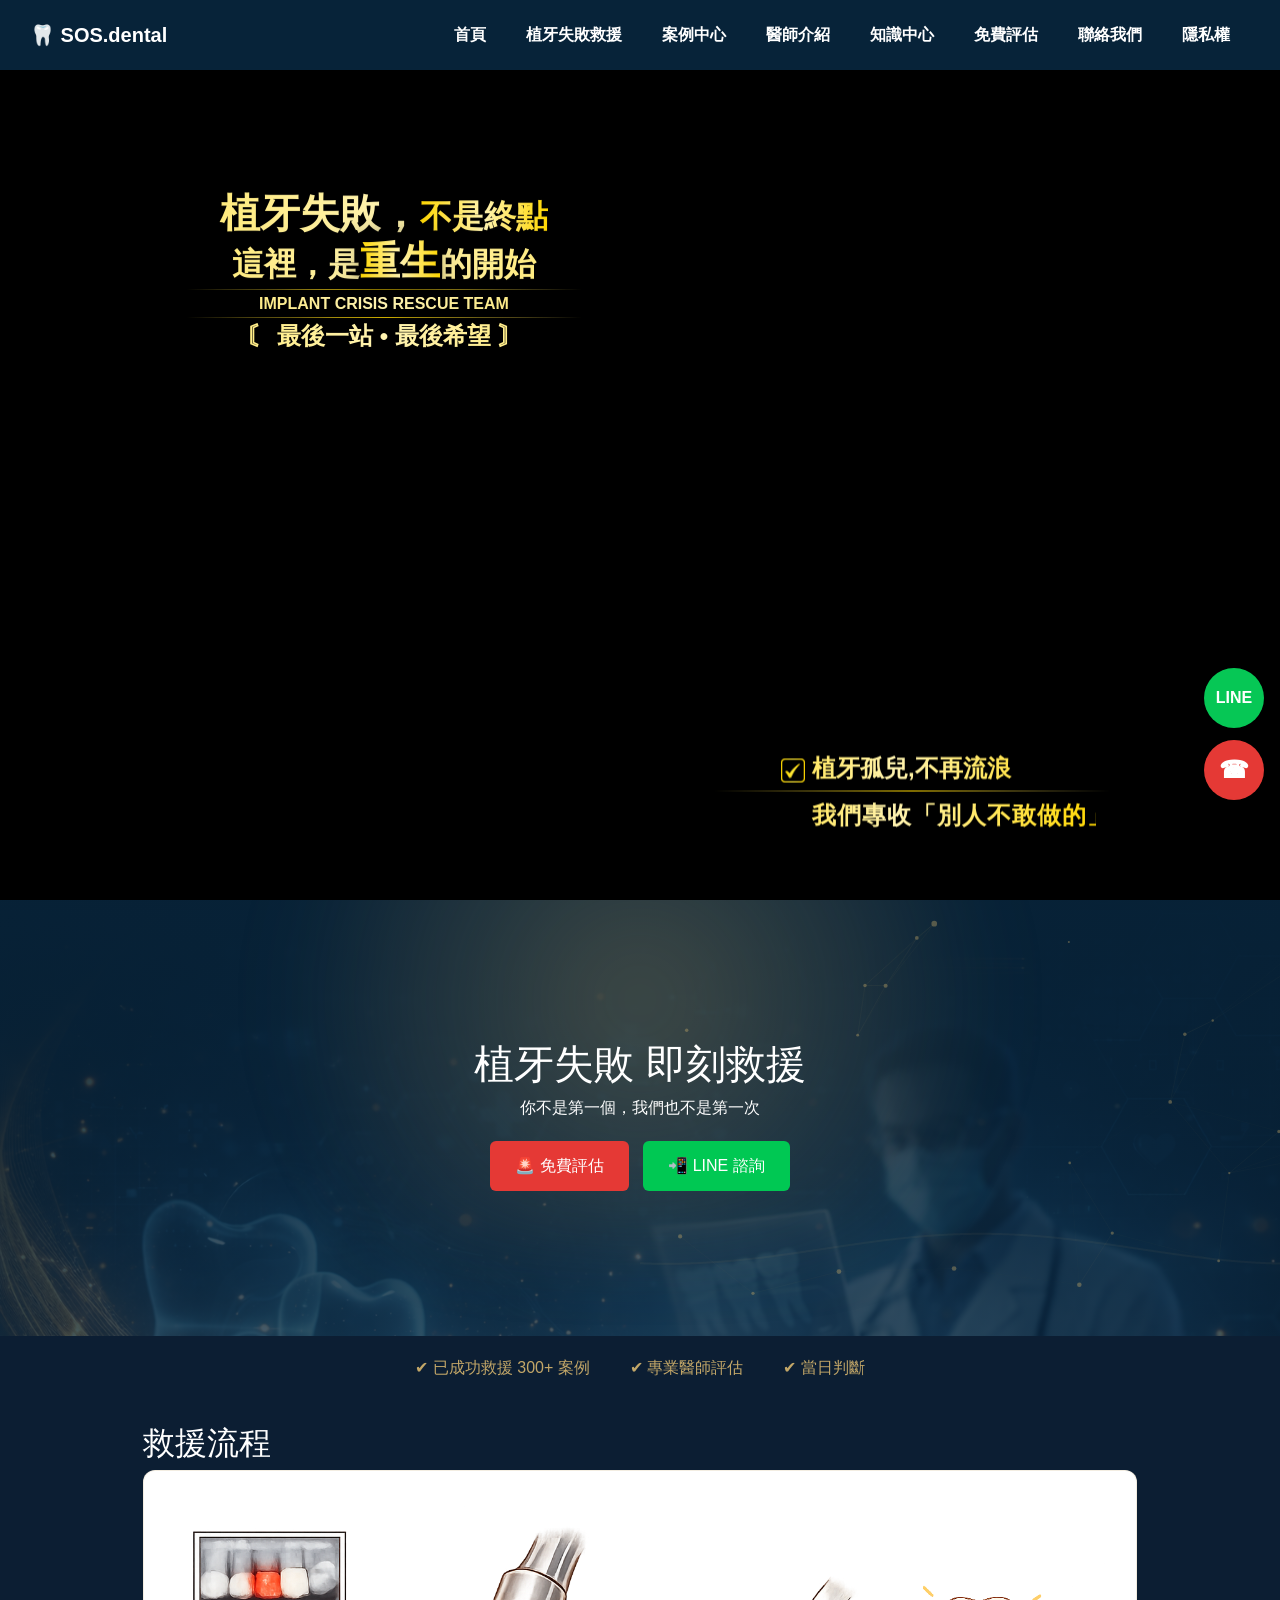
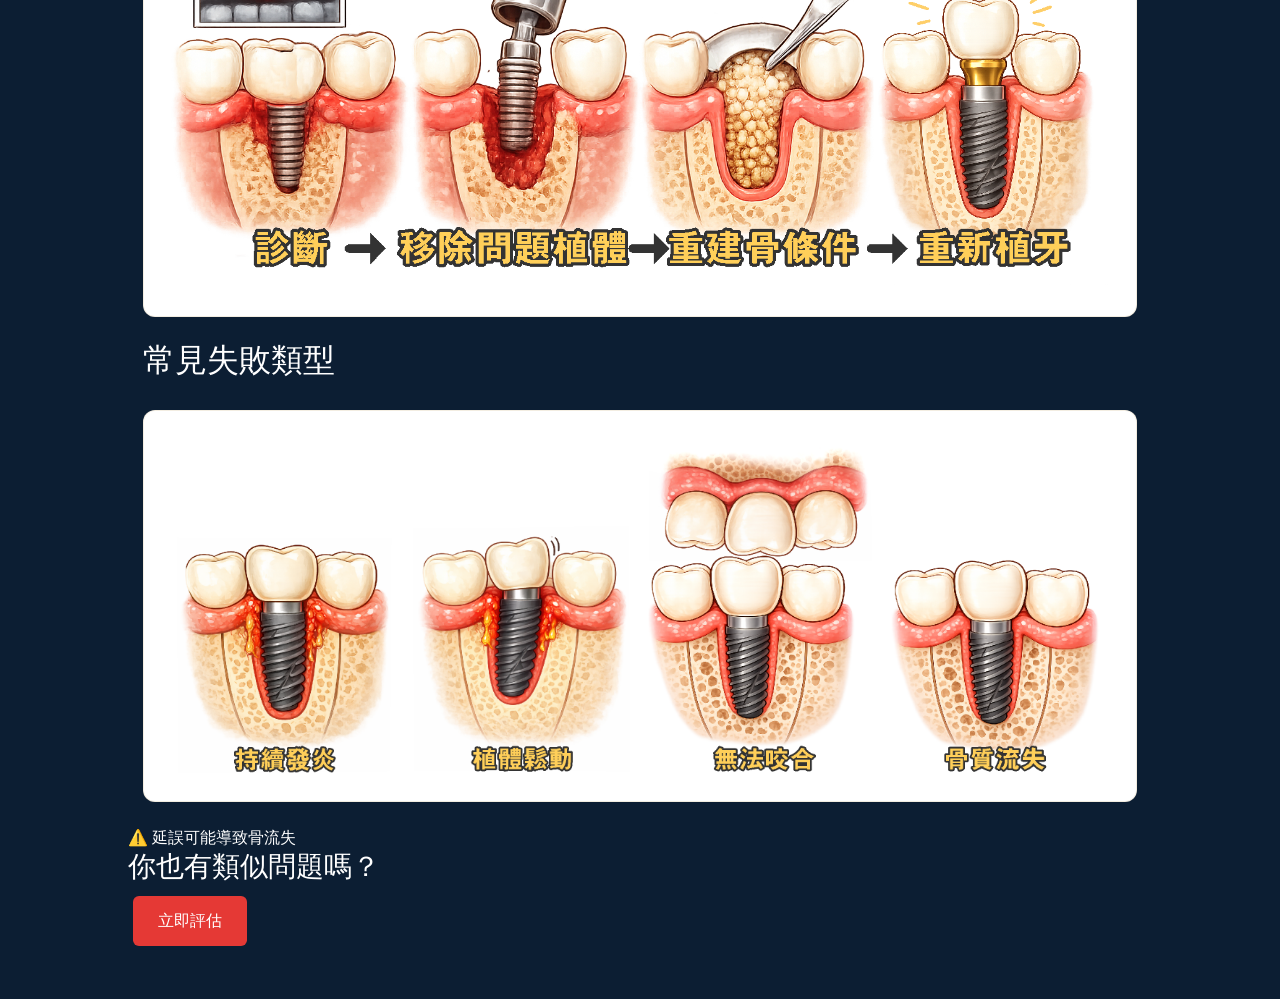
==== index.html @ b3721f25 "adjustment" ====
<!DOCTYPE html>
<html lang="zh-Hant">

<head>
    <meta charset="UTF-8">
    <meta name="viewport" content="width=device-width, initial-scale=1.0">
    <meta name="description" content="植牙失敗、發炎、掉落？專業醫師救援，立即免費評估">
    <link rel="icon" href="data:image/svg+xml,
        <svg xmlns=%22http://www.w3.org/2000/svg%22 viewBox=%220 0 100 100%22>
        <text y=%22.9em%22 font-size=%2290%22>🦷</text>
        </svg>">
    <title>植牙失敗救援｜SOS Dental</title>

    </style>
    <base id="baseHref">
    <link rel="stylesheet" href="css/bootstrap.css">
    <link rel="stylesheet" href="css/style.css">
    <script defer src="js/main.js"></script>
    <script defer src="js/bgCanvas.js"></script>
    <style>
        /* ===== 影片區塊 ===== */
        .hero-video {
            position: relative;
            width: 100%;
            height: 100vh;
            overflow: hidden;
            background: #000;
        }

        .video-bg {
            position: absolute;
            top: 50%;
            left: 50%;
            width: 100%;
            height: 100%;
            object-fit: cover;
            transform: translate(-50%, -45%);
        }

        /* 文字層 */
        .video-overlay {
            position: absolute;
            top: 30%;
            left: 30%;
            transform: translate(-50%, -50%);
            text-align: center;
            z-index: 2;
            width: 90%;
            line-height: 1.2;
        }

        .video-overlay2 {
            position: absolute;
            bottom: 1%;
            left: 70%;
            transform: translate(-50%, -50%);
            text-align: center;
            z-index: 2;
            width: 400px;
            line-height: 1.5;
            backdrop-filter: blur(4px);
            background: rgba(0, 0, 0, 0.2);
            padding: 8px 16px;
            border-radius: 8px;
        }

        .video-overlay2 .t3:last-child {
            margin-top: 6px;
            font-weight: 600;
            letter-spacing: 1px;
        }

        .hero-video::after {
            content: "";
            position: absolute;
            width: 100%;
            height: 100%;
            background: rgba(0, 0, 0, 0.3);
            /* 微暗遮罩 */
            top: 0;
            left: 0;
        }

        /* 金色漸層文字 */
        .video-overlay .t1,
        .video-overlay .t2,
        .video-overlay .t3,
        .video-overlay .t4,
        .video-overlay2 {
            font-weight: bold;
            background: linear-gradient(90deg, #FFD700, #FFF3B0, #FFD700);
            -webkit-background-clip: text;
            -webkit-text-fill-color: transparent;
            filter: drop-shadow(0 2px 6px rgba(0, 0, 0, 0.6)) drop-shadow(0 6px 16px rgba(0, 0, 0, 0.5));
        }

        .t1 {
            font-size: 2.5rem;
        }

        .t2 {
            font-size: 2rem;
        }

        .t3 {
            font-size: 1.5rem;
            white-space: nowrap;
        }

        .t4 {
            font-size: 1rem;
        }

        .ep-rwd {
            width: 100px;
            display: inline-block;
        }

        .hr-glod {
            width: 400px;
            height: 1px;
            display: block;
            margin: 4px auto;
        }

        .check-line {
            display: inline-block;
        }


        /* ===== 文字動畫 ===== */
        @keyframes fadeUp {
            from {
                opacity: 0;
                transform: translateY(20px);
            }

            to {
                opacity: 1;
                transform: translateY(0);
            }
        }

        /* 分層出現 */
        .video-overlay .t1 {
            animation: fadeUp 0.8s ease-out forwards;
        }

        .video-overlay .t2 {
            animation: fadeUp 0.8s ease-out 0.3s forwards;
            opacity: 0;
        }

        .video-overlay .t4,
        .video-overlay .t3 {
            animation: fadeUp 0.8s ease-out 0.6s forwards;
            opacity: 0;
        }

        @keyframes checkPop {
            0% {
                transform: scale(0.8);
                opacity: 0;
            }

            60% {
                transform: scale(1.1);
            }

            100% {
                transform: scale(1);
                opacity: 1;
            }
        }

        .check-icon {
            animation: checkPop 0.3s ease-out 0.6s forwards;
            opacity: 0;
        }

        .check-icon img {
            width: 24px;
            height: 24px;
        }

        /* 手機版 */
        @media (max-width: 992px) {
            .hero-video {
                position: relative;
                width: 100%;
                height: 95vh;
                overflow: hidden;
                background: #000;
            }

            .video-overlay {
                position: absolute;
                top: 25%;
                left: 30%;
                transform: translate(-50%, -50%);
                text-align: center;
                z-index: 2;
                width: 90%;
                line-height: 1.2;
            }

            .video-overlay2 {
                position: absolute;
                bottom: 1%;
                left: 45%;
                transform: translate(-50%, -50%);
                text-align: center;
                z-index: 2;
                width: 90%;
                line-height: 1.5;
            }

            .t1 {
                font-size: 2rem;
            }

            .t2 {
                font-size: 1.5rem;
            }

            .t3 {
                font-size: 1rem;
            }

            .t4 {
                font-size: 0.75rem;
            }

            .hr-glod {
                width: 300px;
                height: 1px;
                display: block;
                margin: 4px auto;
            }

            .check-icon img {
                width: 20px;
                height: 20px;
            }
        }

        @media (max-width:390px) {
            .video-overlay {
                top: 22%;
                left: 40%;
            }

            .ep-rwd {
                width: 94px;
                display: inline-block;
            }
        }
    </style>
</head>

<body>

    <div id="header"></div>

    <section class="hero-video">
        <video class="video-bg" autoplay muted loop playsinline>
            <source src="./images/dental_implant.mp4" type="video/mp4">
        </video>

        <div class="video-overlay">
            <div class="t1">植牙失敗，<span class="t2">不是終點</span></div>
            <div class="t2">這裡，是<span class="t1">重生</span>的開始</div>
            <img class="hr-glod" src="./images/hr-glod.png">
            <div class="t4">IMPLANT CRISIS RESCUE TEAM</div>
            <img class="hr-glod" src="./images/hr-glod.png">
            <div class="t3">〘 最後一站 • 最後希望 〙</div>
        </div>
        <div class="video-overlay2">
            <div class="t3 check-line">
                <span class="check-icon"><img src="./images/checkbox.png"></span>
                植牙孤兒,不再流浪
            </div>
            <img class="hr-glod" src="./images/hr-glod.png">
            <div class="t3"><span class="ep-rwd"></span>我們專收「別人不敢做的」</div>
        </div>
    </section>

    <!-- 背景層 -->
    <section class="hero">
        <div class="hero-bg">
            <canvas id="bgCanvas"></canvas>
        </div>

        <!-- 內容層 -->
        <div class="hero-content">
            <h1>植牙失敗 即刻救援</h1>
            <p>你不是第一個，我們也不是第一次</p>

            <a href="./assessment/" class="btn btn-red">🚨 免費評估</a>
            <a class="btn btn-green">📲 LINE 諮詢</a>
        </div>
    </section>

    <section class="contents">
        <!-- 信任 -->
        <div class="text-gold text-center d-flex-center flex-rwd">
            <div>✔ 已成功救援 300+ 案例</div>
            <div>✔ 專業醫師評估</div>
            <div>✔ 當日判斷</div>
        </div>

        <!-- 解決流程 -->
        <section class="container">
            <h2 class="pt-4">救援流程</h2>
            <div class="card bg-white">
                <img class="img-rwd" src="./images/sos-dental.png" alt="植牙救援流程">
            </div>
        </section>

        <!-- 失敗類型 -->
        <section class="container">
            <h2 class="pt-4">常見失敗類型</h2>
            <div class="grid">
                <div class="card bg-white for-mobile"><img class="img-rwd" src="./images/Failure.png" alt="植牙失敗"></div>
                <div class="card bg-white for-pc"><img class="img-rwd" src="./images/Failure-pc.png" alt="植牙失敗"></div>
            </div>
        </section>

        <section class="cta pt-4">
            <div class="risk">⚠️ 延誤可能導致骨流失</div>
            <h3>你也有類似問題嗎？</h3>
            <a href="./assessment/" class="btn btn-red">立即評估</a>
        </section>

    </section>
    <!-- 浮動CTA -->
    <div id="floating-cta"></div>

</body>

</html>
---- css/style.css ----
/* ===== Reset ===== */
* {
  box-sizing: border-box;
}

:root {
  --primary: #0C1E33;
  --gold: #C3A768;
  --gold-light: #E5D2A3;
  --danger: #e53935;
  --success: #00c853;

  --z-header: 1200;
  --z-menu: 1100;
  --z-hamburger: 1300;
  --z-cta: 900;
}

body {
  margin: 0;
  font-family: arial, 'Noto Serif TC', serif;
  background: var(--primary);
  color: #fff;
}

body,
html {
  height: auto;
  overflow-x: visible;
  overflow-y: auto;
}

.for-mobile {
  display: none;
}

.for-pc {
  display: block;
}

input,
select,
textarea {
  font-size: 16px;
}

a,
a:visited,
a:hover,
a:active {
  text-decoration: none;
  font-weight: 700;
}

a {
  color: #fff;
  transition: all 0.3s ease;
}

a:hover {
  color: #0e0e0e;
  transform: translateY(-2px);
}

.contents {
  padding: 0 10% 3em 10%;
}

/* ===== Header ===== */
header {
  background: rgba(8, 18, 31, 0.65);
  backdrop-filter: blur(20px);
  position: sticky;
  top: 0;
  z-index: var(--z-header);
}

/* ===== NAV ===== */
nav {
  position: fixed;
  top: 0;
  width: 100%;
  height: 70px;
  background: #072339;
  display: flex;
  justify-content: space-between;
  align-items: center;
  padding: 0 30px;
  z-index: 9999;
}

/* 左右 */
.nav-left,
.nav-right {
  display: flex;
  align-items: center;
}

/* LOGO */
.logo {
  color: #fff;
  font-weight: bold;
  font-size: 20px;
  white-space: nowrap;
}

/* ===== MENU（桌機）===== */
.menu {
  display: flex;
  gap: 0;
  right: 0;
}

.menu a {
  white-space: nowrap;
  position: relative;
  display: block;
  padding: 4px 20px;
  color: #fff;
  text-decoration: none;
  transition: all 0.3s ease;
}

/* ===== 滑過效果（桌機） ===== */
.menu a::after {
  content: "";
  position: absolute;
  left: 20px;
  bottom: -4px;
  width: 0%;
  height: 4px;
  background: linear-gradient(90deg, #C3A768, #E5D2A3);
  transition: width 0.3s ease;
  border-radius: 2px;
}

.menu a:hover::after {
  width: calc(100% - 40px);
}

/* ===== Hover 背景光感 ===== */
.menu a:hover {
  background: rgba(195, 167, 104, 0.08);
}

/* ===== 手機點擊效果 ===== */
.menu a:active {
  background: rgba(195, 167, 104, 0.2);
  transform: scale(0.97);
}

/* ===== 點擊瞬間金色閃光 ===== */
.menu a:active::before {
  content: "";
  position: absolute;
  inset: 0;
  background: radial-gradient(circle, rgba(229, 210, 163, 0.4) 0%, transparent 70%);
  animation: clickFlash 0.4s ease;
}

/* ===== 動畫 ===== */
@keyframes clickFlash {
  from {
    opacity: 1;
  }

  to {
    opacity: 0;
  }
}

/* ===== 漢堡 ===== */
.hamburger {
  display: none;
  position: relative;
  width: 25px;
  height: 20px;
  cursor: pointer;
}

.hamburger span {
  position: absolute;
  left: 0;
  width: 100%;
  height: 3px;
  background: white;
  transition: 0.3s;
}

/* 三條線位置 */
.hamburger span:nth-child(1) {
  top: 0;
}

.hamburger span:nth-child(2) {
  top: 50%;
  transform: translateY(-50%);
}

.hamburger span:nth-child(3) {
  bottom: 0;
}

/* 變 X */
.hamburger.active span:nth-child(1) {
  top: 50%;
  transform: translateY(-50%) rotate(45deg);
}

.hamburger.active span:nth-child(2) {
  opacity: 0;
}

.hamburger.active span:nth-child(3) {
  top: 50%;
  transform: translateY(-50%) rotate(-45deg);
}

/* ===== Hero ===== */
.hero {
  position: relative;
  padding: 140px 20px;
  text-align: center;
  z-index: 1;
  overflow: hidden;
  background:
    linear-gradient(rgba(7, 35, 57, .92), rgba(7, 35, 57, .75)),
    url('../images/hero-bg.png') top/cover no-repeat;
}

.hero::before {
  content: "";
  position: absolute;
  top: -150px;
  left: 50%;
  transform: translateX(-50%);
  width: 900px;
  height: 500px;
  background: radial-gradient(circle, rgba(195, 167, 104, .3), transparent 70%);
  filter: blur(40px);

  pointer-events: none;
  z-index: -1;
}

/* canvas層 */
.hero-bg {
  position: absolute;
  inset: 0;
  overflow: hidden;
  z-index: 0;
}

#bgCanvas {
  position: absolute;
  width: 100%;
  height: 100%;
  z-index: 1;
  opacity: 0.5;
  pointer-events: none;
}

/* 內容 */
.hero-content {
  position: relative;
  z-index: 2;
}

.container {
  width: 100%;
  overflow: hidden;
}

.img-rwd {
  width: 100%;
  height: auto;
  display: block;
}

/* ===== text ===== */
.text-gold {
  color: #C3A768;
}

.text-white {
  color: #fff;
}

.text-center {
  text-align: center;
}

/* ===== Buttons ===== */
.btn {
  padding: 12px 24px;
  border-radius: 6px;
  margin: 5px;
}

.btn-red {
  background: var(--danger);
}

.btn-green {
  background: var(--success);
}

.btn-gold {
  background: linear-gradient(135deg, var(--gold), var(--gold-light));
  color: #000;
}

/* ===== flex ===== */
.d-flex-center {
  display: flex !important;
  justify-content: center;
}

.flex-rwd {
  flex-direction: row;
}

.flex-rwd div {
  padding: 20px;
}

/* ===== Card ===== */
.grid {
  display: grid;
  grid-template-columns: repeat(auto-fit, minmax(220px, 1fr));
  gap: 20px;
  margin-top: 30px;
}

.card {
  background: rgba(255, 255, 255, 0.05);
  border: 1px solid rgba(195, 167, 104, 0.2);
  padding: 25px;
  border-radius: 12px;
  text-align: center;
}


/* ===== 流程 ===== */
.flow {
  display: flex;
  justify-content: space-between;
  margin-top: 40px;
  text-align: center;
  white-space: nowrap;
}

.flow div {
  flex: 1;
}

.flow span {
  color: #C3A768;
  font-weight: bold;
}

/* ===== 影片 ===== */
.video {
  text-align: center;
  margin-top: 40px;
}

.video iframe {
  width: 100%;
  max-width: 100%;
  height: 450px;
}

/* ===== 浮動按鈕容器 ===== */
.floating-cta {
  position: fixed;
  right: 16px;
  bottom: 100px;
  display: flex;
  flex-direction: column;
  gap: 12px;
  z-index: 999;
}

/* ===== 按鈕共用 ===== */
.floating-btn {
  width: 60px;
  height: 60px;
  border-radius: 50%;
  display: flex;
  align-items: center;
  justify-content: center;
  color: #fff;
  font-weight: bold;
  text-decoration: none;
  box-shadow: 0 6px 16px rgba(0, 0, 0, 0.25);
  transition: all 0.25s ease;
  position: relative;
  overflow: hidden;
}

.floating-btn span {
  position: absolute;
  right: 70px;
  background: rgba(0, 0, 0, 0.8);
  padding: 6px 10px;
  border-radius: 6px;
  font-size: 12px;
  opacity: 0;
  transition: 0.2s;
}

.floating-btn:hover span {
  opacity: 1;
}

/* ===== LINE ===== */
.btn-line {
  background: #06C755;
  animation: pulseLine 2s infinite;
}

@keyframes pulseLine {
  0% {
    box-shadow: 0 0 0 0 rgba(6, 199, 85, 0.6);
  }

  70% {
    box-shadow: 0 0 0 12px rgba(6, 199, 85, 0);
  }

  100% {
    box-shadow: 0 0 0 0 rgba(6, 199, 85, 0);
  }
}

/* ===== 電話 ===== */
.btn-call {
  background: #E53935;
  font-size: x-large;
}

/* ===== hover（桌機） ===== */
.floating-btn:hover {
  transform: translateY(-4px) scale(1.05);
  box-shadow: 0 10px 22px rgba(0, 0, 0, 0.35);
}

/* ===== 點擊（手機） ===== */
.floating-btn:active {
  transform: scale(0.95);
}

/* ===== 光暈效果 ===== */
.floating-btn::after {
  content: "";
  position: absolute;
  inset: 0;
  background: radial-gradient(circle, rgba(255, 255, 255, 0.25), transparent 70%);
  opacity: 0;
  transition: opacity 0.3s;
}

.floating-btn:hover::after {
  opacity: 1;
}

/* ===== icon ===== */
.floating-btn i {
  font-size: 24px;
}

/* ===== 手機、平板 ===== */
@media(max-width:992px) {

  .for-mobile {
    display: block;
  }

  .for-pc {
    display: none;
  }

  .contents {
    padding: 0 1em 3em 1em;
  }

  .flex-rwd {
    flex-direction: column;
  }

  .flex-rwd div {
    padding: 5px 20px;
  }

  .flex-rwd div:first-child {
    padding: 15px 20px 5px 20px;
  }

  /* 漢堡出現 */
  .hamburger {
    display: flex;
  }

  /* MENU 改成側滑 */
  .menu {
    position: fixed;
    top: 60px;
    right: -100%;
    width: 260px;
    height: calc(100vh - 60px);
    background: #072339;

    flex-direction: column;
    padding: 20px;
    gap: 16px;

    transition: right 0.3s ease;
    z-index: 9999;
  }

  .menu a {
    padding: 14px 20px;
    font-size: 1.2em;
  }

  /* 開啟 */
  .menu.active {
    right: 0;
  }

  body.menu-open {
    overflow: hidden;
  }
}

@media (max-width:390px) {

  html,
  body {
    overflow-x: hidden;
    min-width: 300px;
  }

  .for-mobile {
    display: block;
  }

  .for-pc {
    display: none;
  }

  /* ===== Header ===== */
  nav {
    height: 60px;
    padding: 0 15px;
  }

  .logo {
    font-size: 16px;
  }

  /* ===== 內容區 ===== */
  .contents {
    padding: 0 15px 3em 15px !important;
  }

  /* ===== Hero ===== */
  .hero {
    overflow: hidden;
    padding: 100px 15px;
  }

  .hero .d-flex-center,
  .hero .flex-rwd {
    flex-direction: column !important;
    align-items: center;
    gap: 12px;
  }

  .hero .btn {
    width: 80%;
    text-align: center;
    font-size: 14px;
    white-space: nowrap;
  }

  /* 防止按鈕亂飄 */
  .hero button {
    position: relative !important;
    transform: none !important;
    margin: 0;
  }

  /* ===== 文字 ===== */
  h1 {
    font-size: 22px;
    line-height: 1.4;
  }

  h2 {
    font-size: 18px;
  }

  p {
    font-size: 14px;
    line-height: 1.6;
  }

  /* ===== 按鈕（全域） ===== */
  .btn {
    padding: 10px 16px;
    font-size: 14px;
  }

  /* ===== 卡片 ===== */
  .card {
    padding: 18px;
  }

  /* ===== Grid ===== */
  .grid {
    gap: 15px;
  }

  /* ===== 流程 ===== */
  .flow {
    gap: 0;
    font-size: small;
  }

  /* ===== 影片 ===== */
  .video iframe {
    height: 220px;
  }

  /* ===== 浮動按鈕 ===== */
  .floating-cta {
    right: 10px;
    bottom: 80px;
  }

  .floating-btn {
    width: 50px;
    height: 50px;
  }

  .floating-btn i {
    font-size: 20px;
  }

}

@media (max-width: 300px) {
  body {
    zoom: 0.9;
    /* 或 0.85 */
  }
}
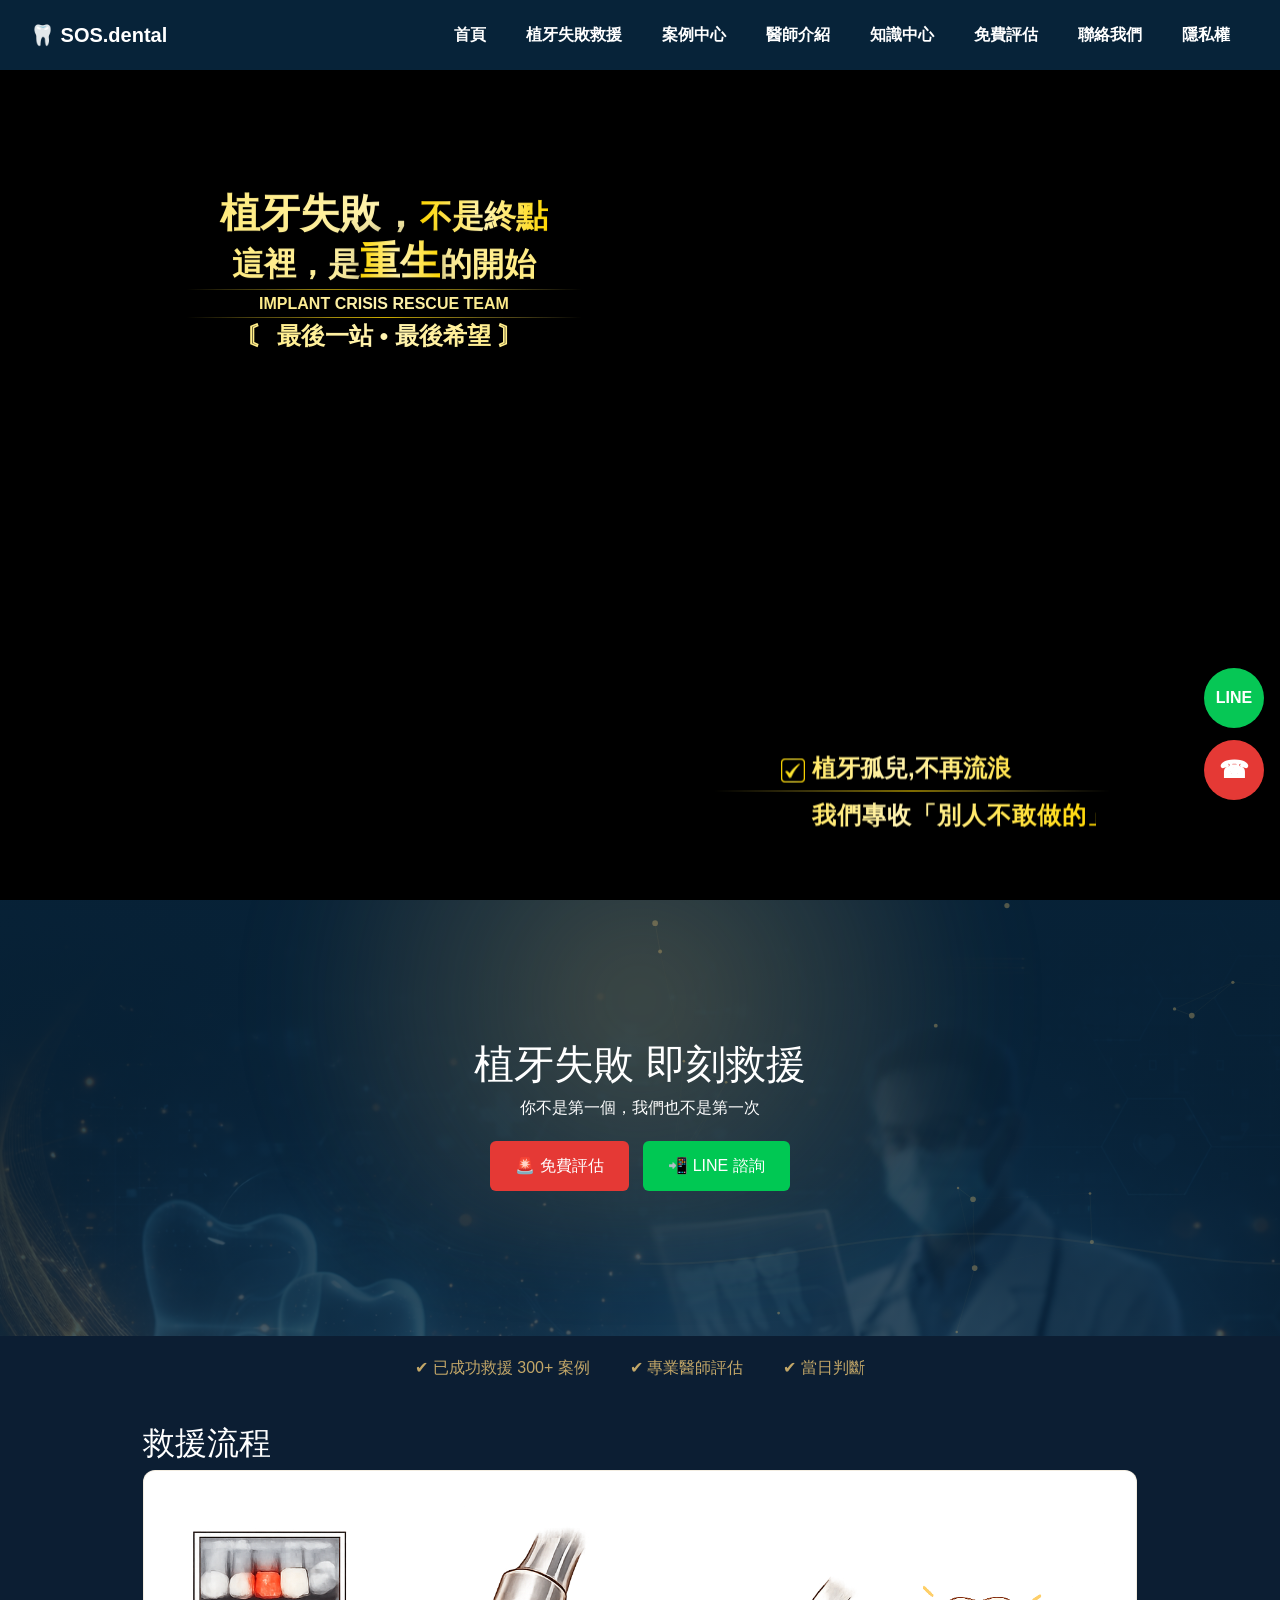
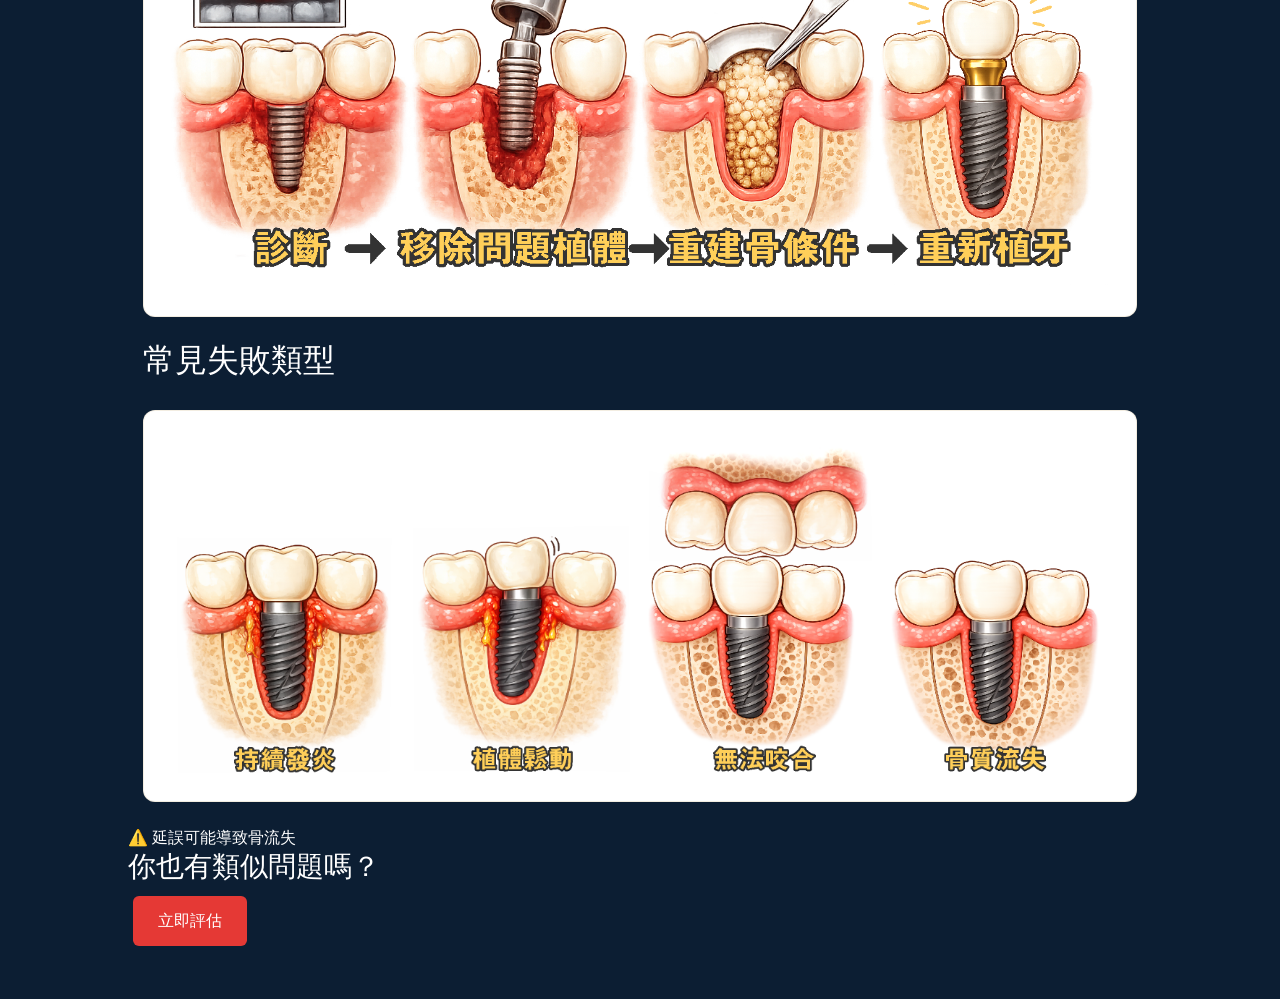
==== commit 3a1b60fa: "update" ====
--- a/index.html
+++ b/index.html
@@ -297,7 +297,7 @@
             <p>你不是第一個，我們也不是第一次</p>
 
             <a href="./assessment/" class="btn btn-red">🚨 免費評估</a>
-            <a class="btn btn-green">📲 LINE 諮詢</a>
+            <a href="https://line.me/ti/p/~ewinwin515" class="btn btn-green">📲 LINE 諮詢</a>
         </div>
     </section>
 
--- a/css/style.css
+++ b/css/style.css
@@ -539,7 +539,7 @@
   html,
   body {
     overflow-x: hidden;
-    min-width: 300px;
+    min-width: 340px;
   }
 
   .for-mobile {
@@ -651,7 +651,7 @@
 
 }
 
-@media (max-width: 300px) {
+@media (max-width: 340px) {
   body {
     zoom: 0.9;
     /* 或 0.85 */
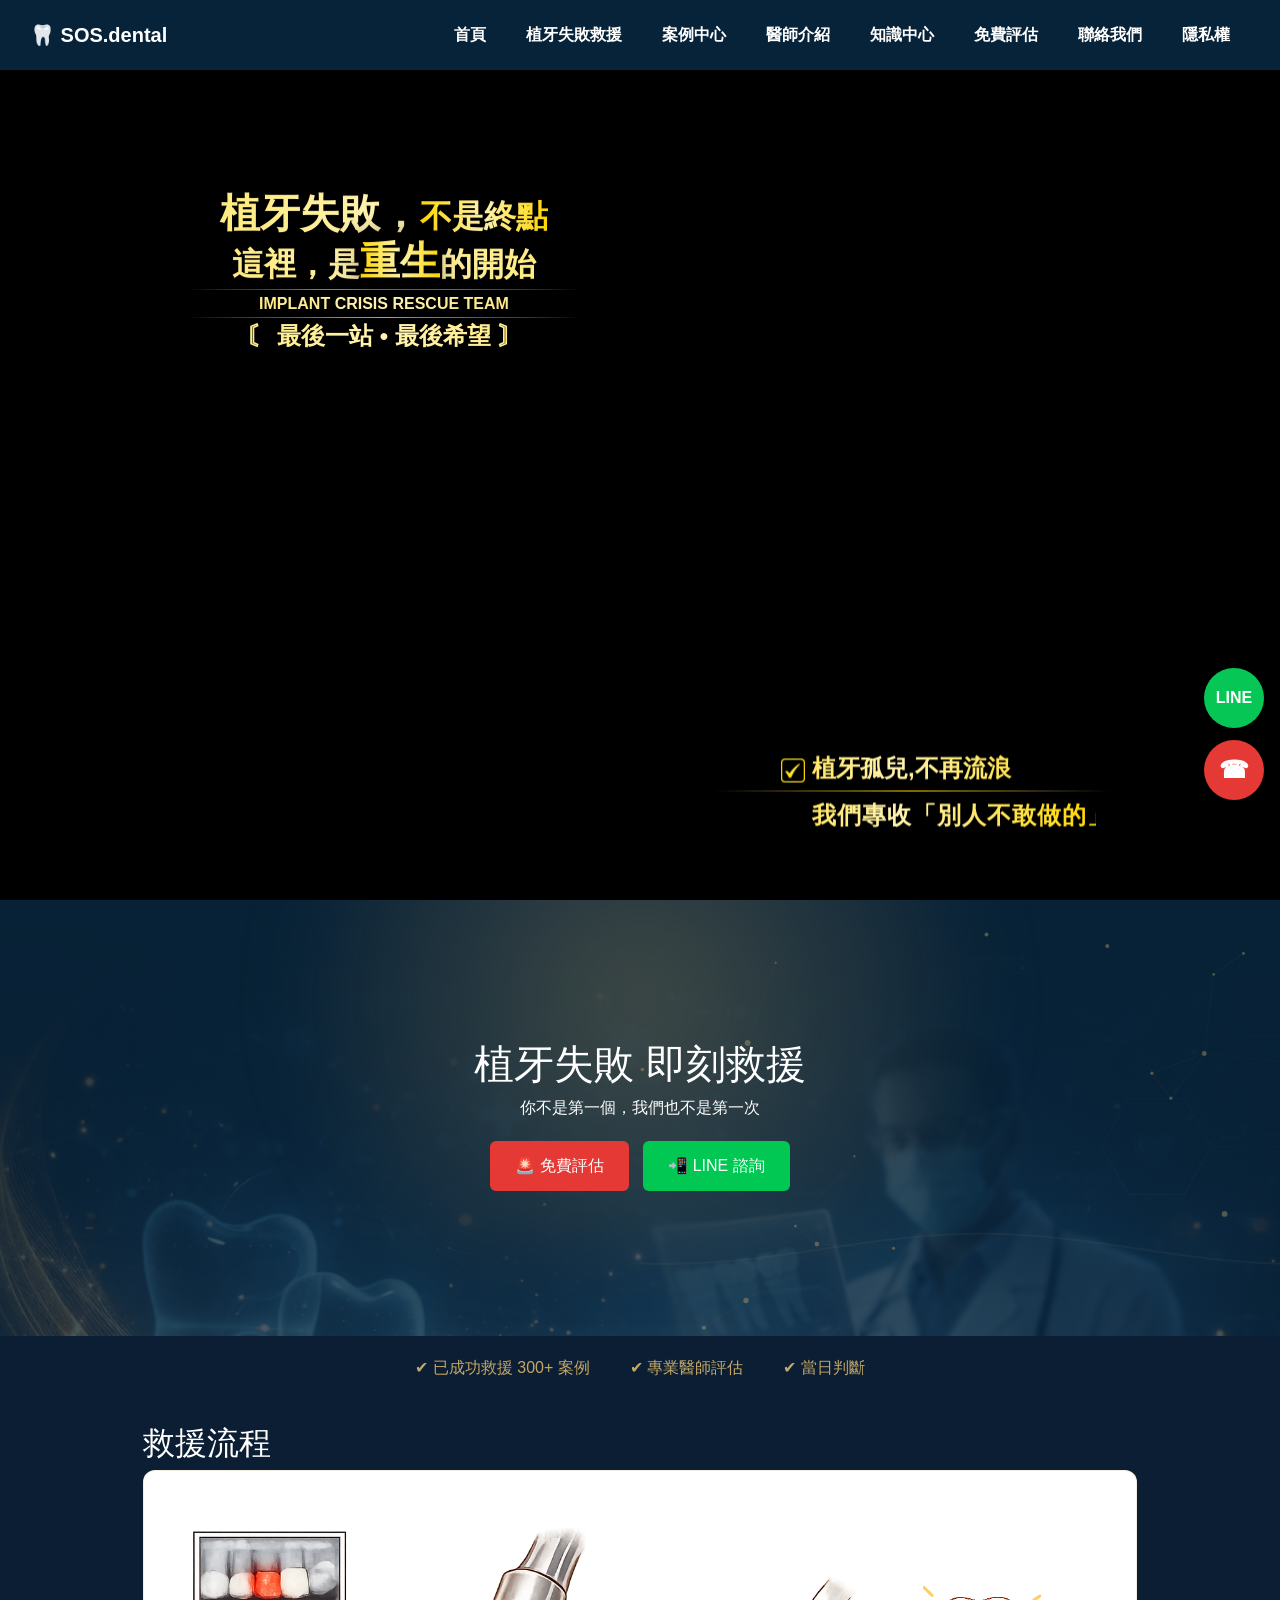
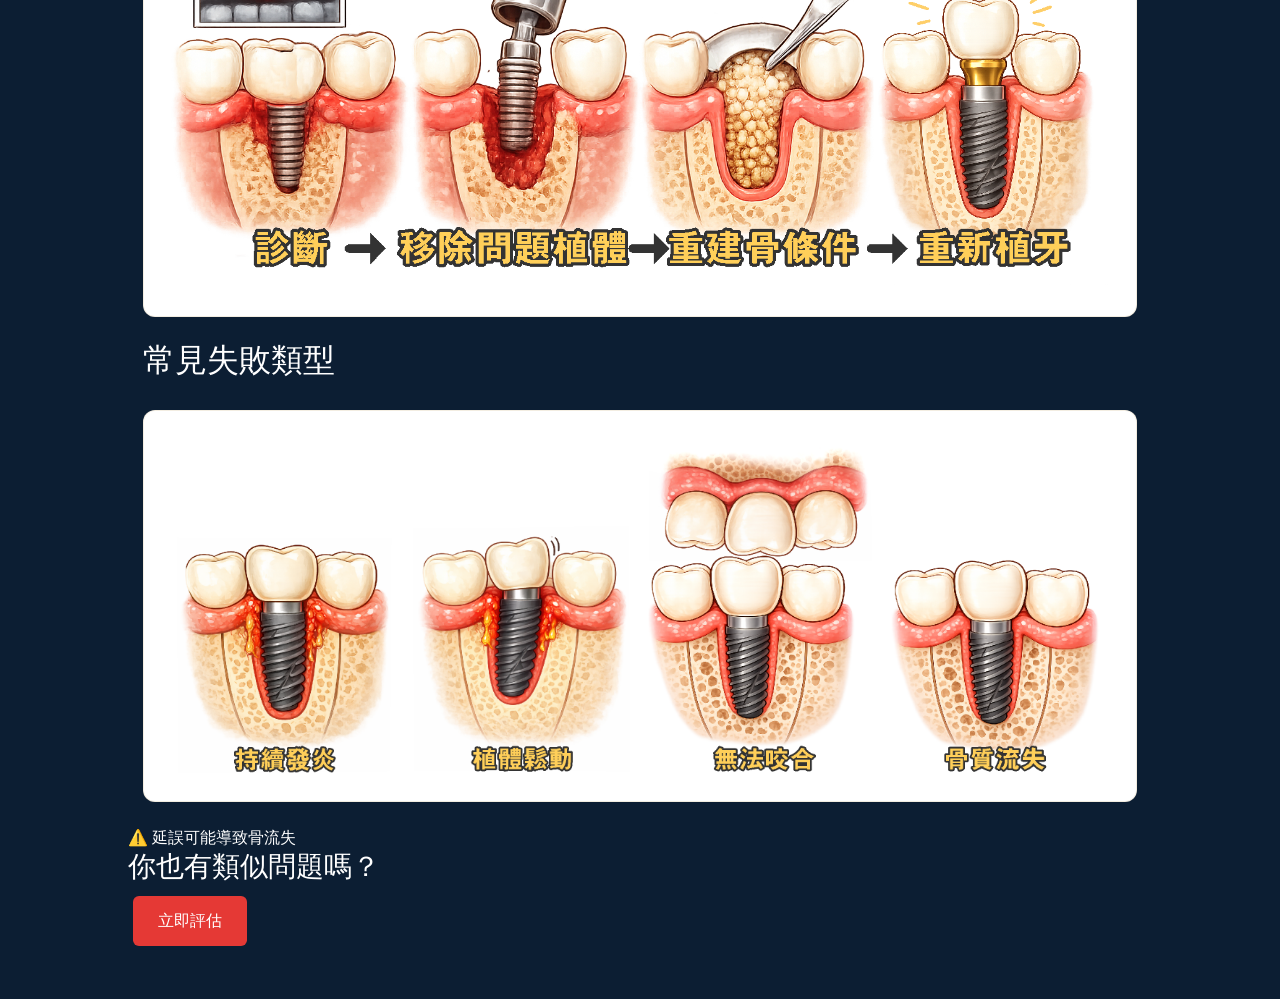
==== commit 039e3300: "adjustment" ====
--- a/index.html
+++ b/index.html
@@ -196,7 +196,7 @@
             .video-overlay {
                 position: absolute;
                 top: 25%;
-                left: 30%;
+                left: 40%;
                 transform: translate(-50%, -50%);
                 text-align: center;
                 z-index: 2;
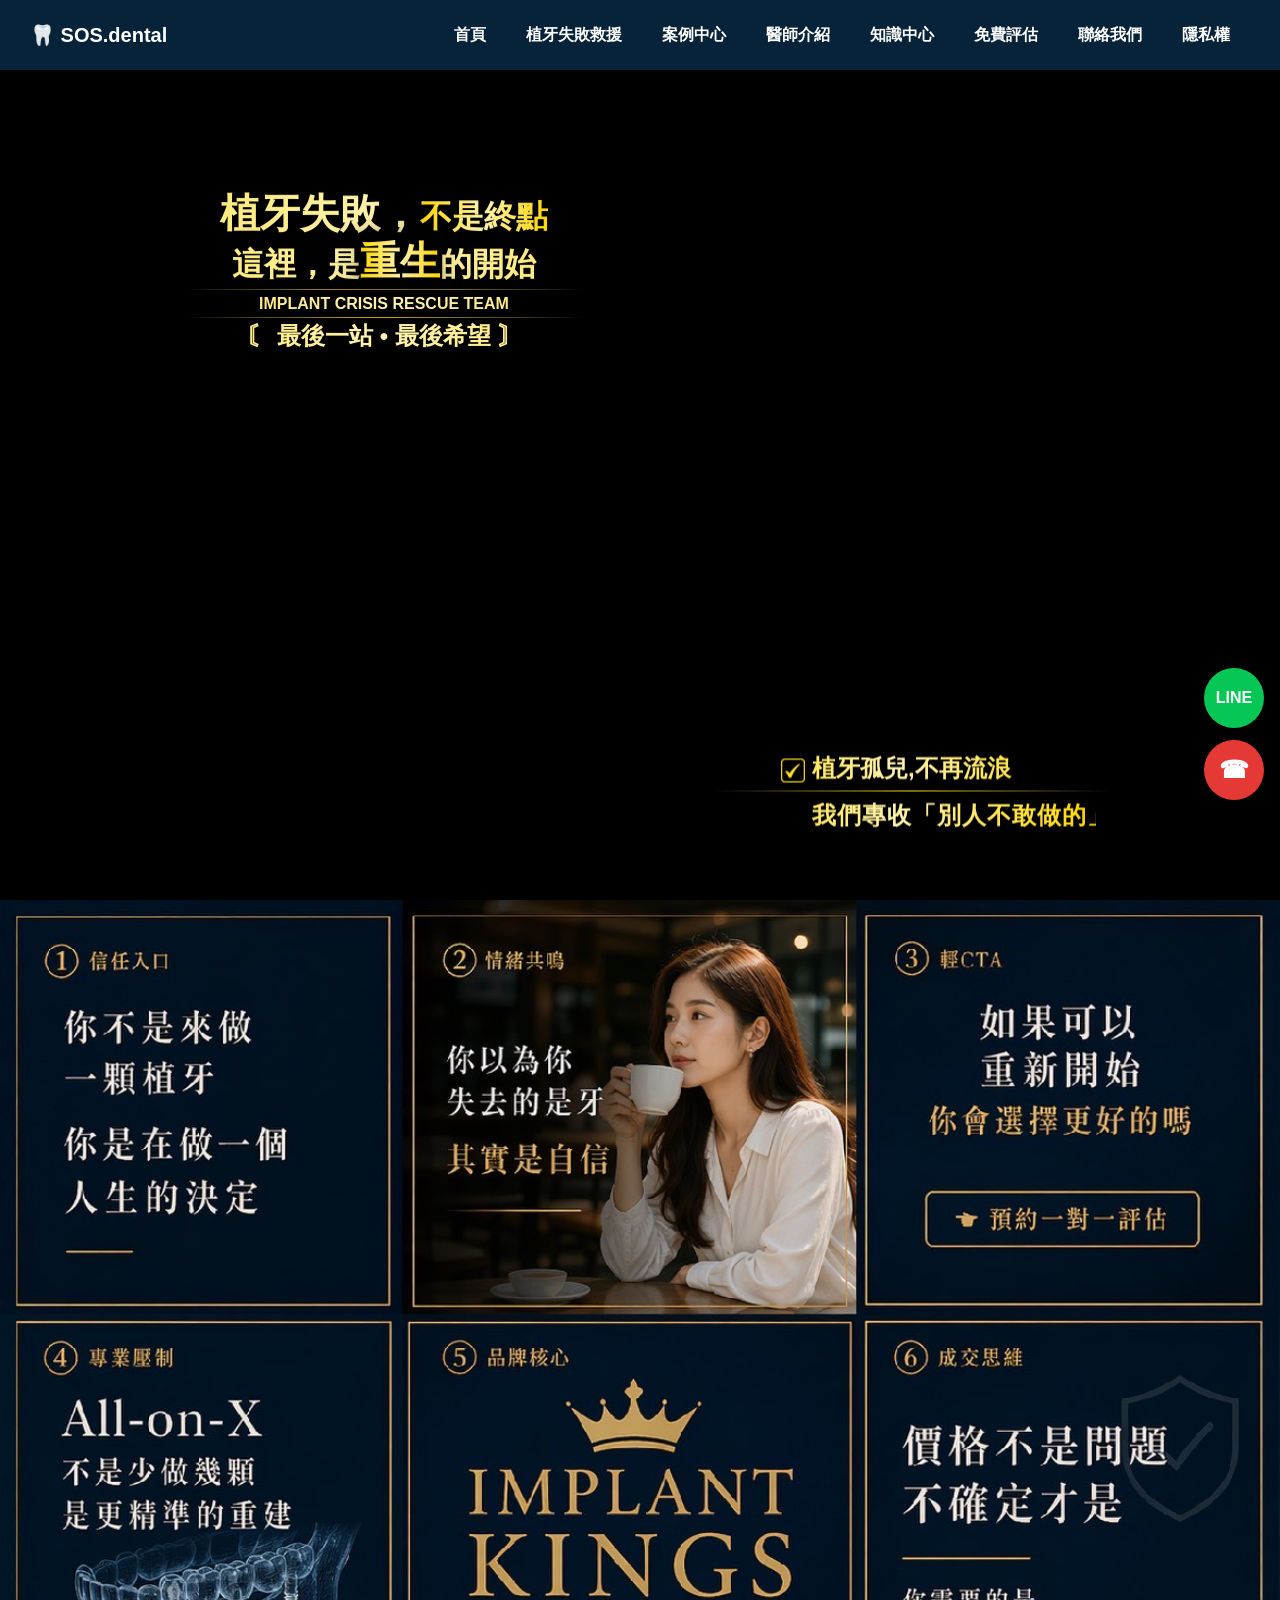
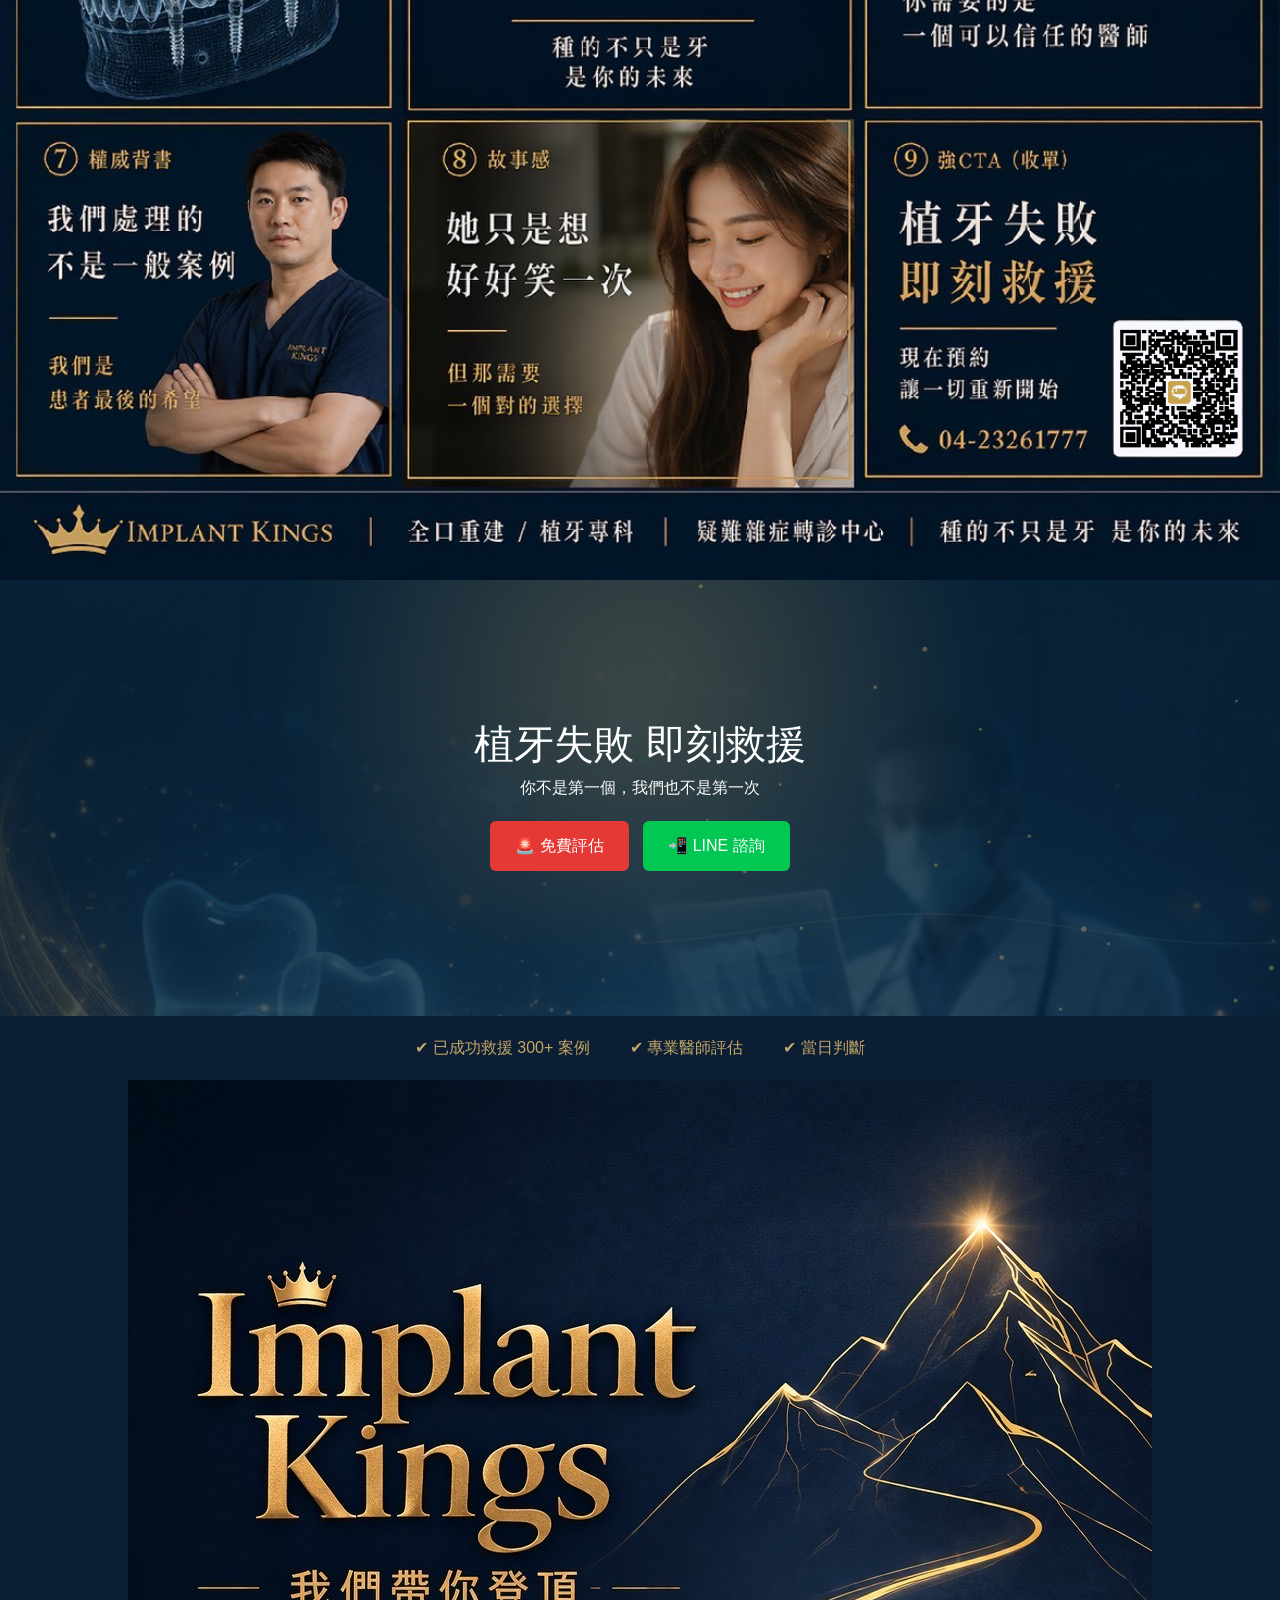
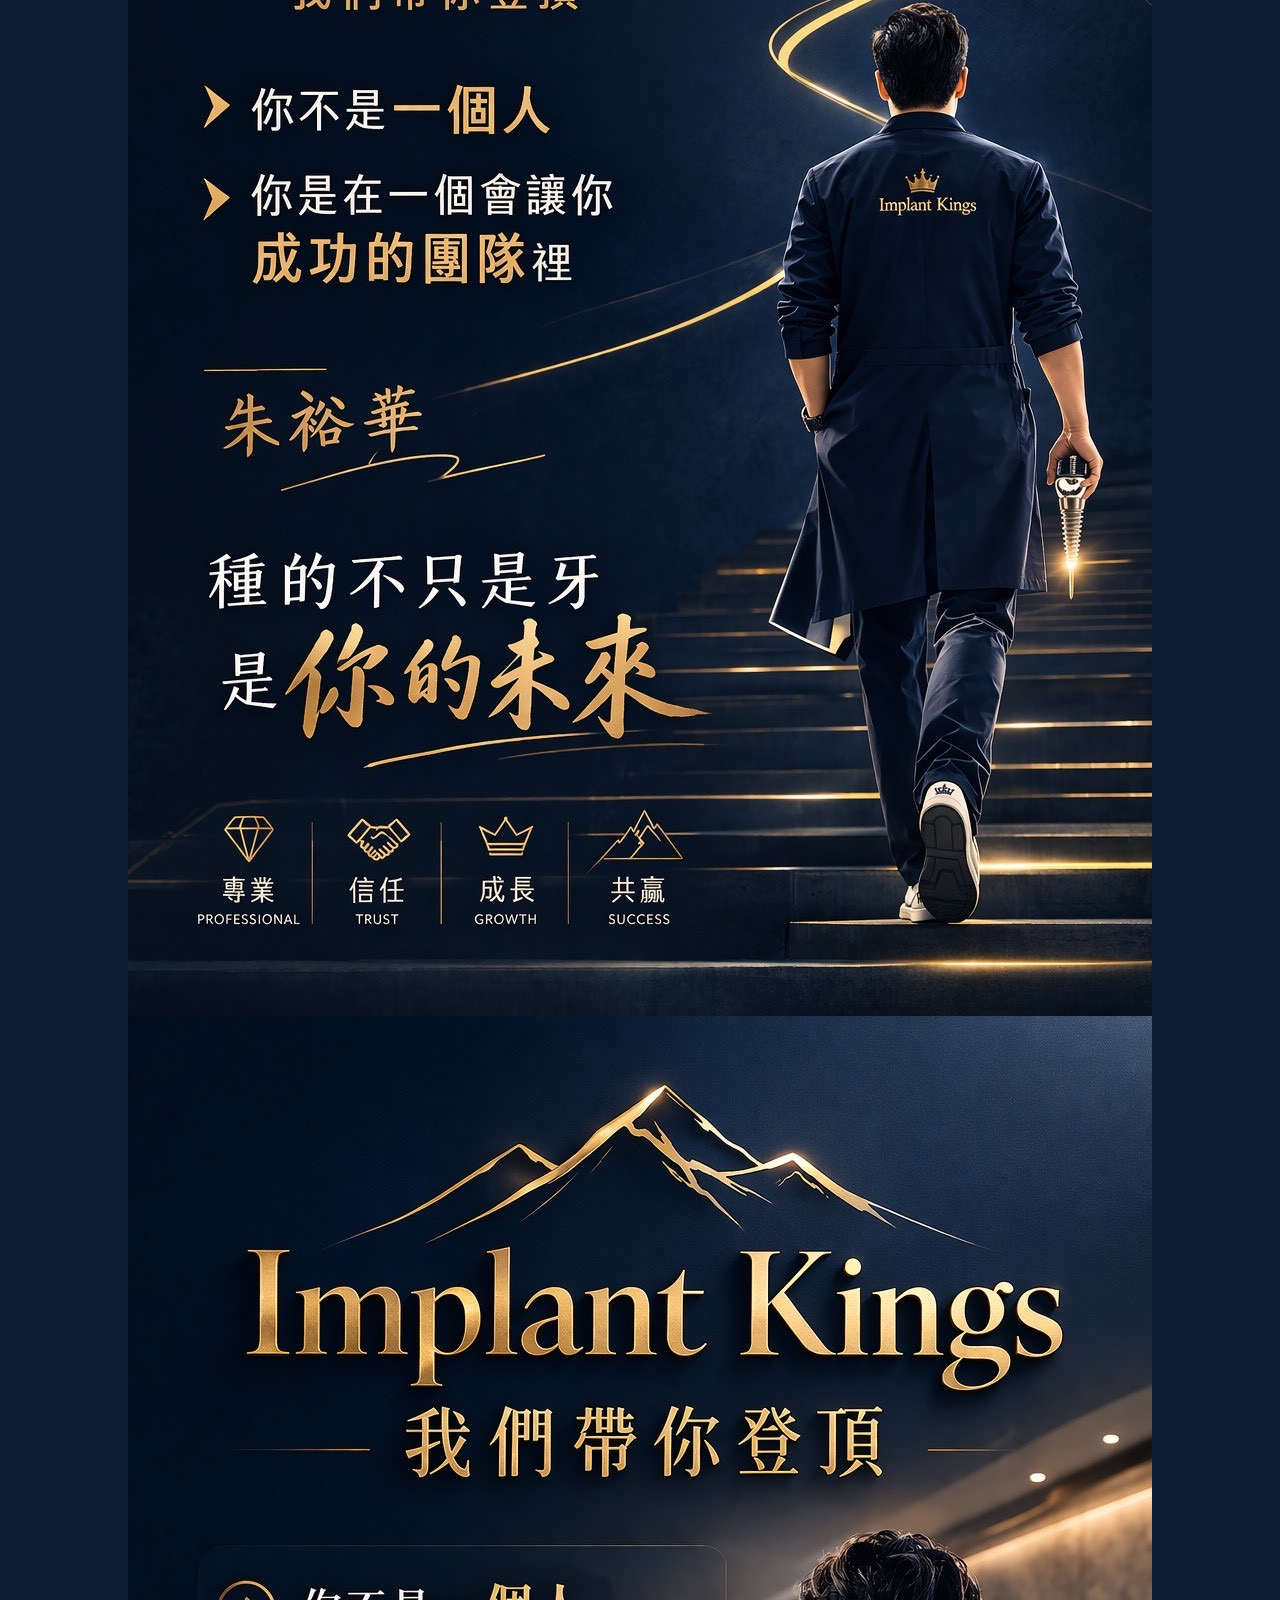
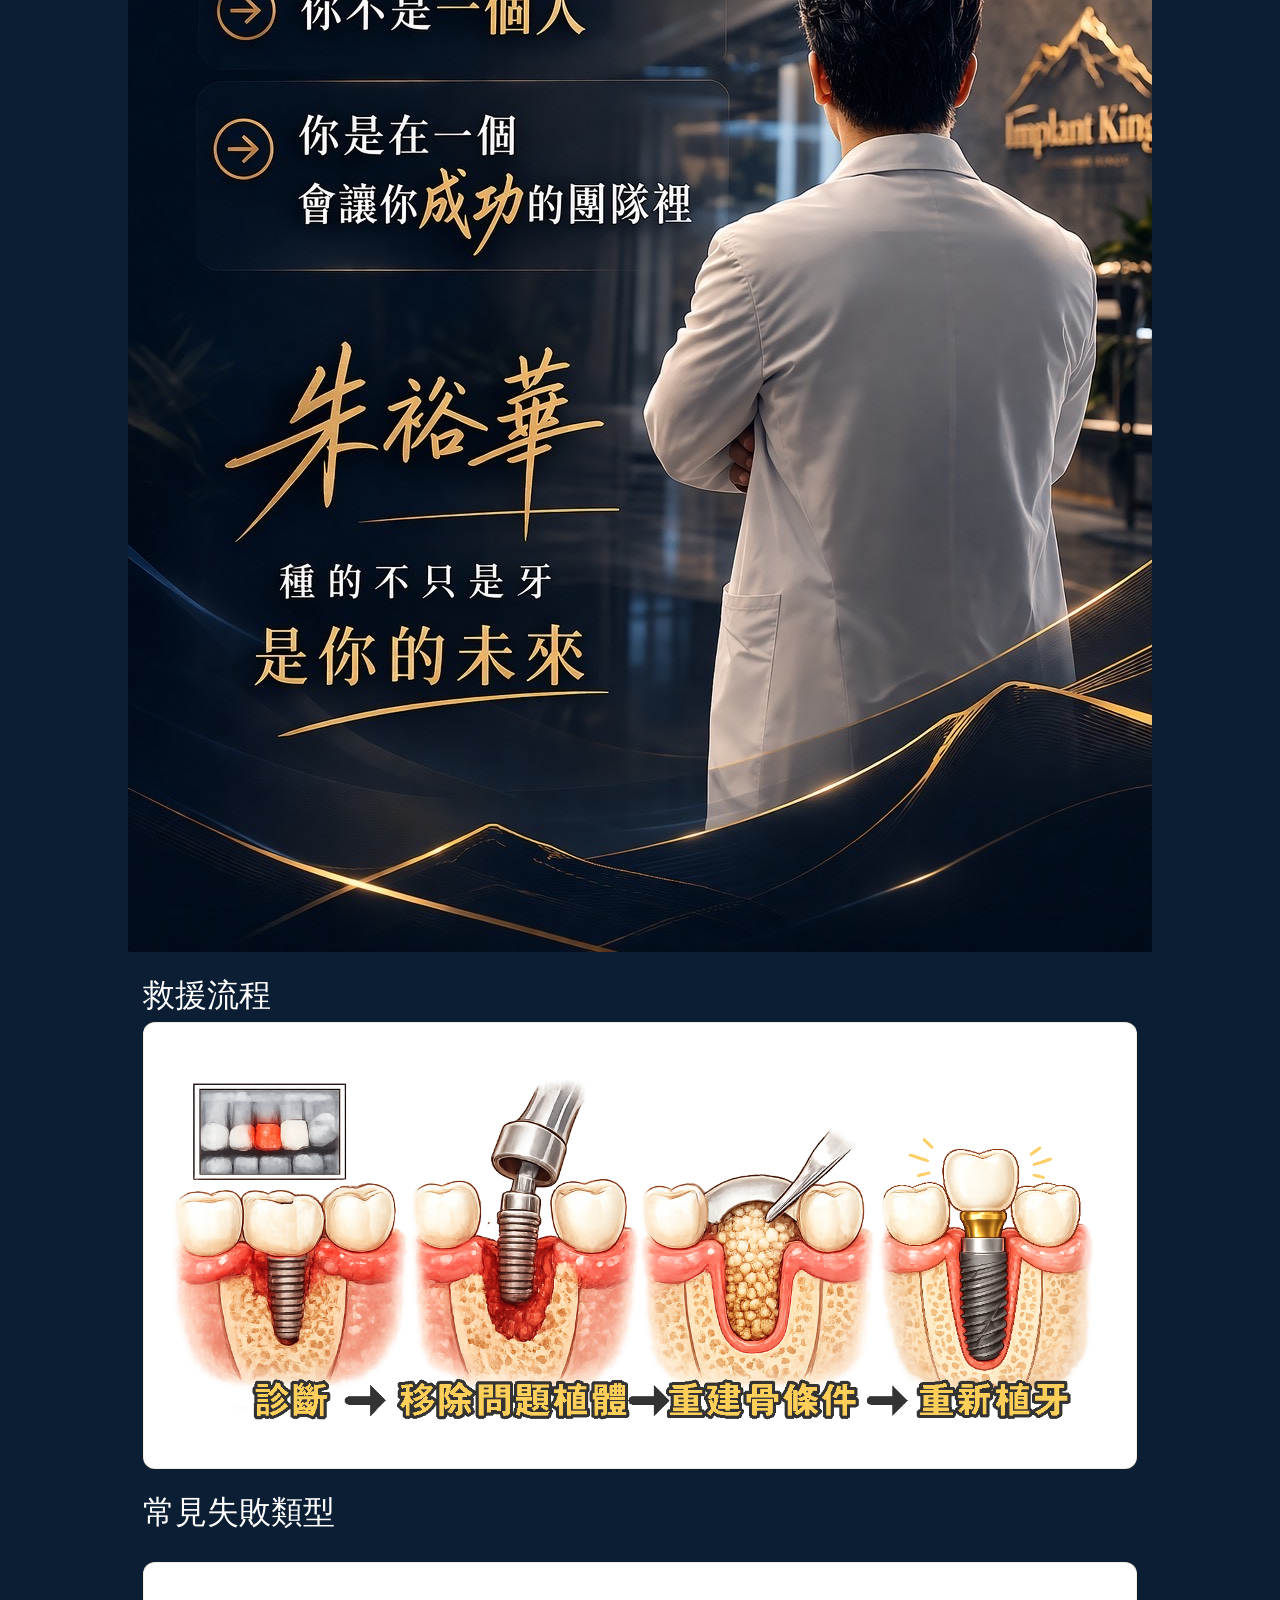
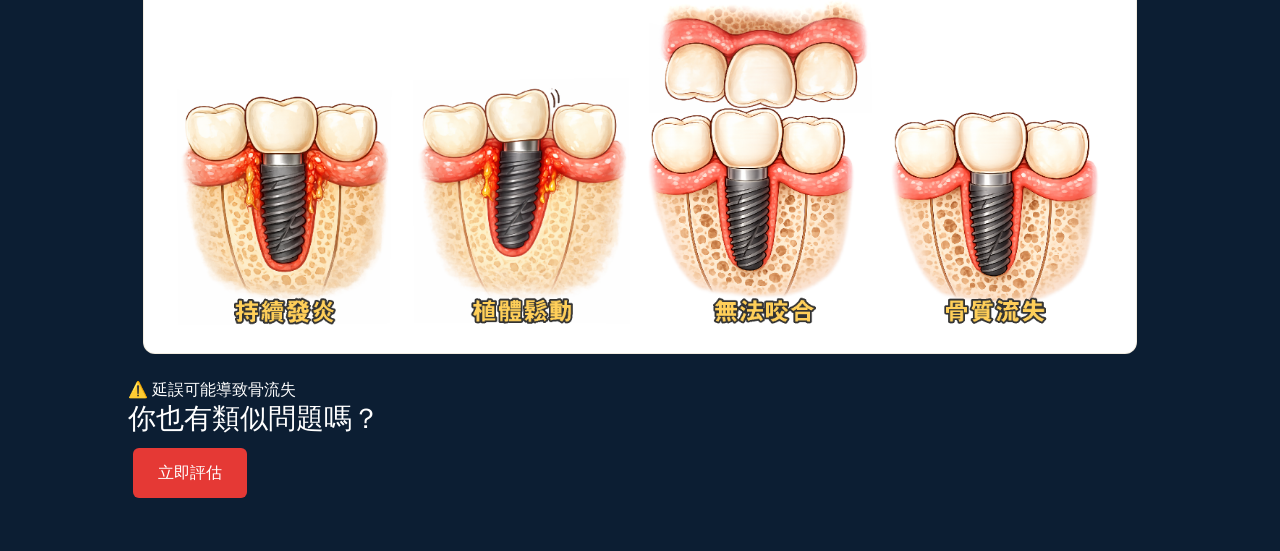
==== commit fadb7431: "add banner" ====
--- a/index.html
+++ b/index.html
@@ -284,7 +284,9 @@
             <div class="t3"><span class="ep-rwd"></span>我們專收「別人不敢做的」</div>
         </div>
     </section>
-
+    <section>
+        <img class="img-rwd" src="./images/bn-260401.png" alt="種的不是牙是你的未來">
+    </section>
     <!-- 背景層 -->
     <section class="hero">
         <div class="hero-bg">
@@ -308,7 +310,12 @@
             <div>✔ 專業醫師評估</div>
             <div>✔ 當日判斷</div>
         </div>
-
+        <section>
+            <img class="img-rwd" src="./images/bn-260402.jpg" alt="我們帶你登頂">
+        </section>
+        <section>
+            <img class="img-rwd" src="./images/bn-260403.jpg" alt="種下你的未來">
+        </section>
         <!-- 解決流程 -->
         <section class="container">
             <h2 class="pt-4">救援流程</h2>
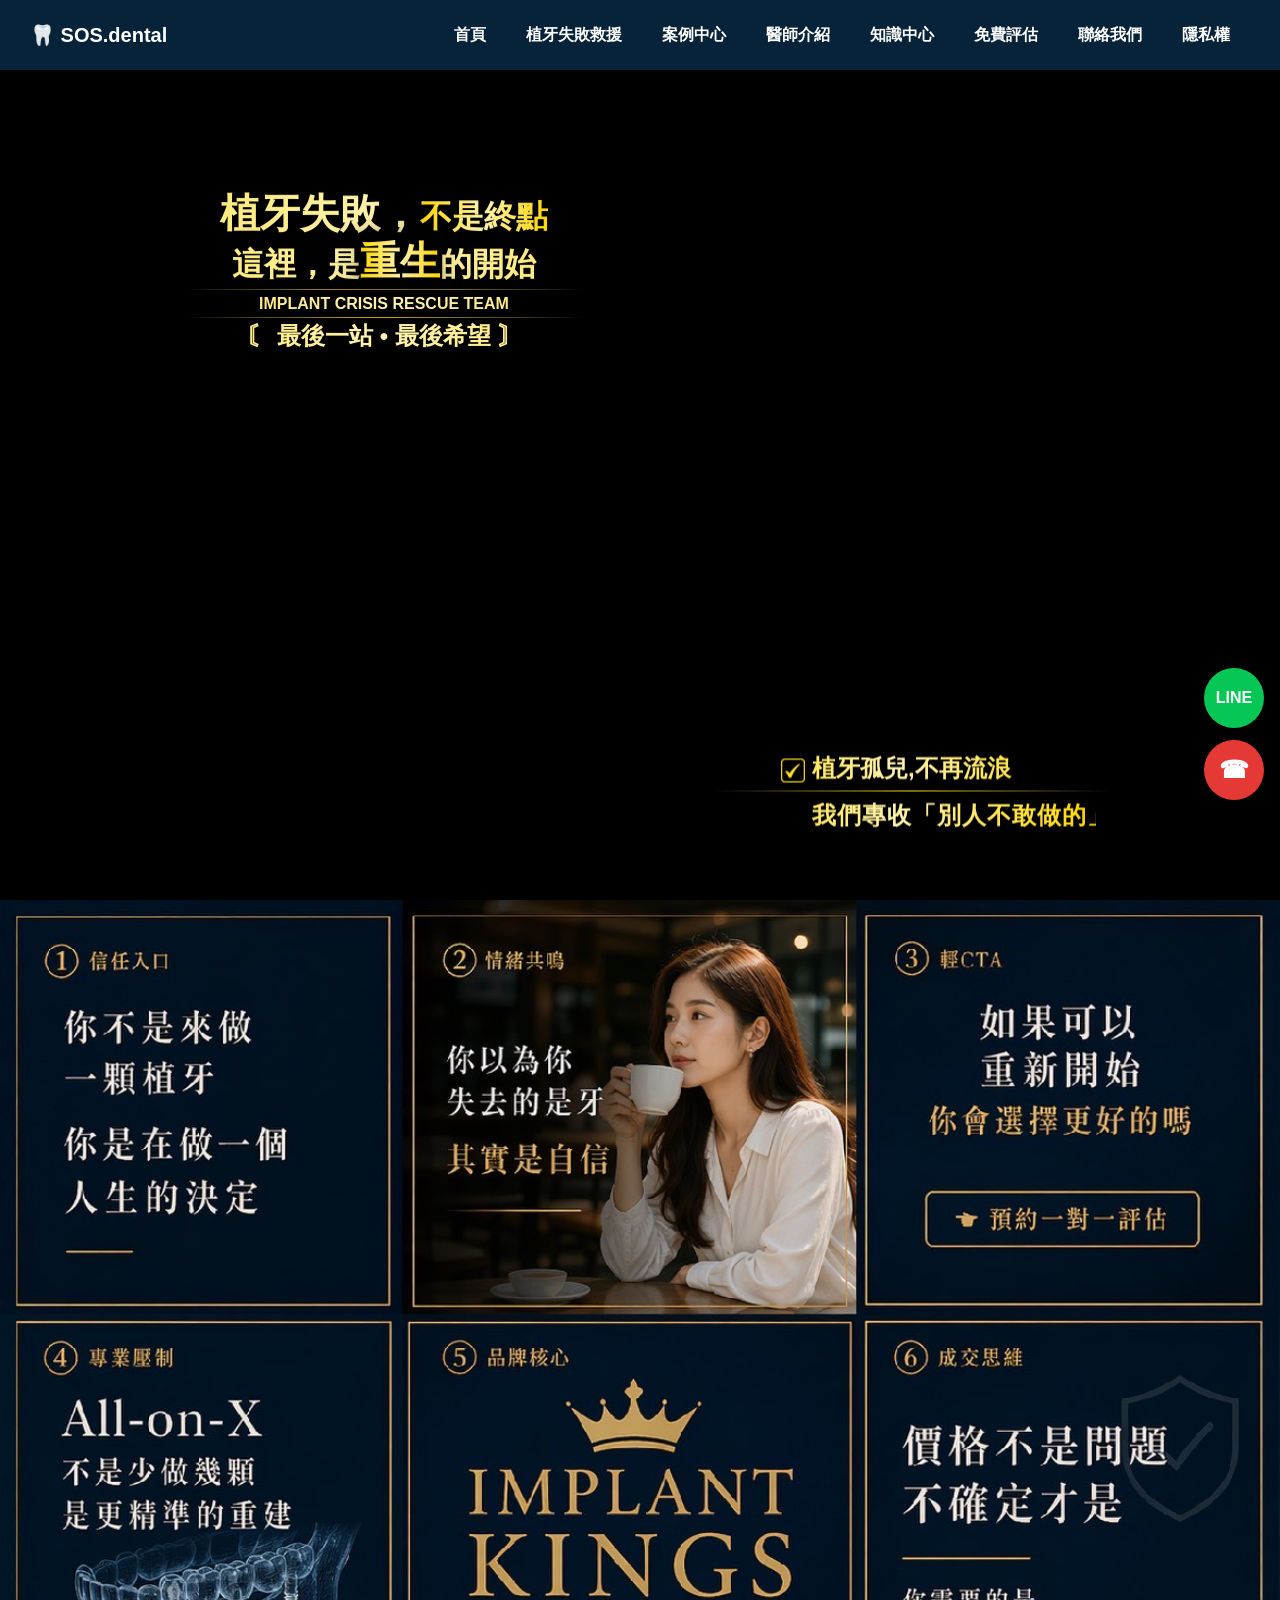
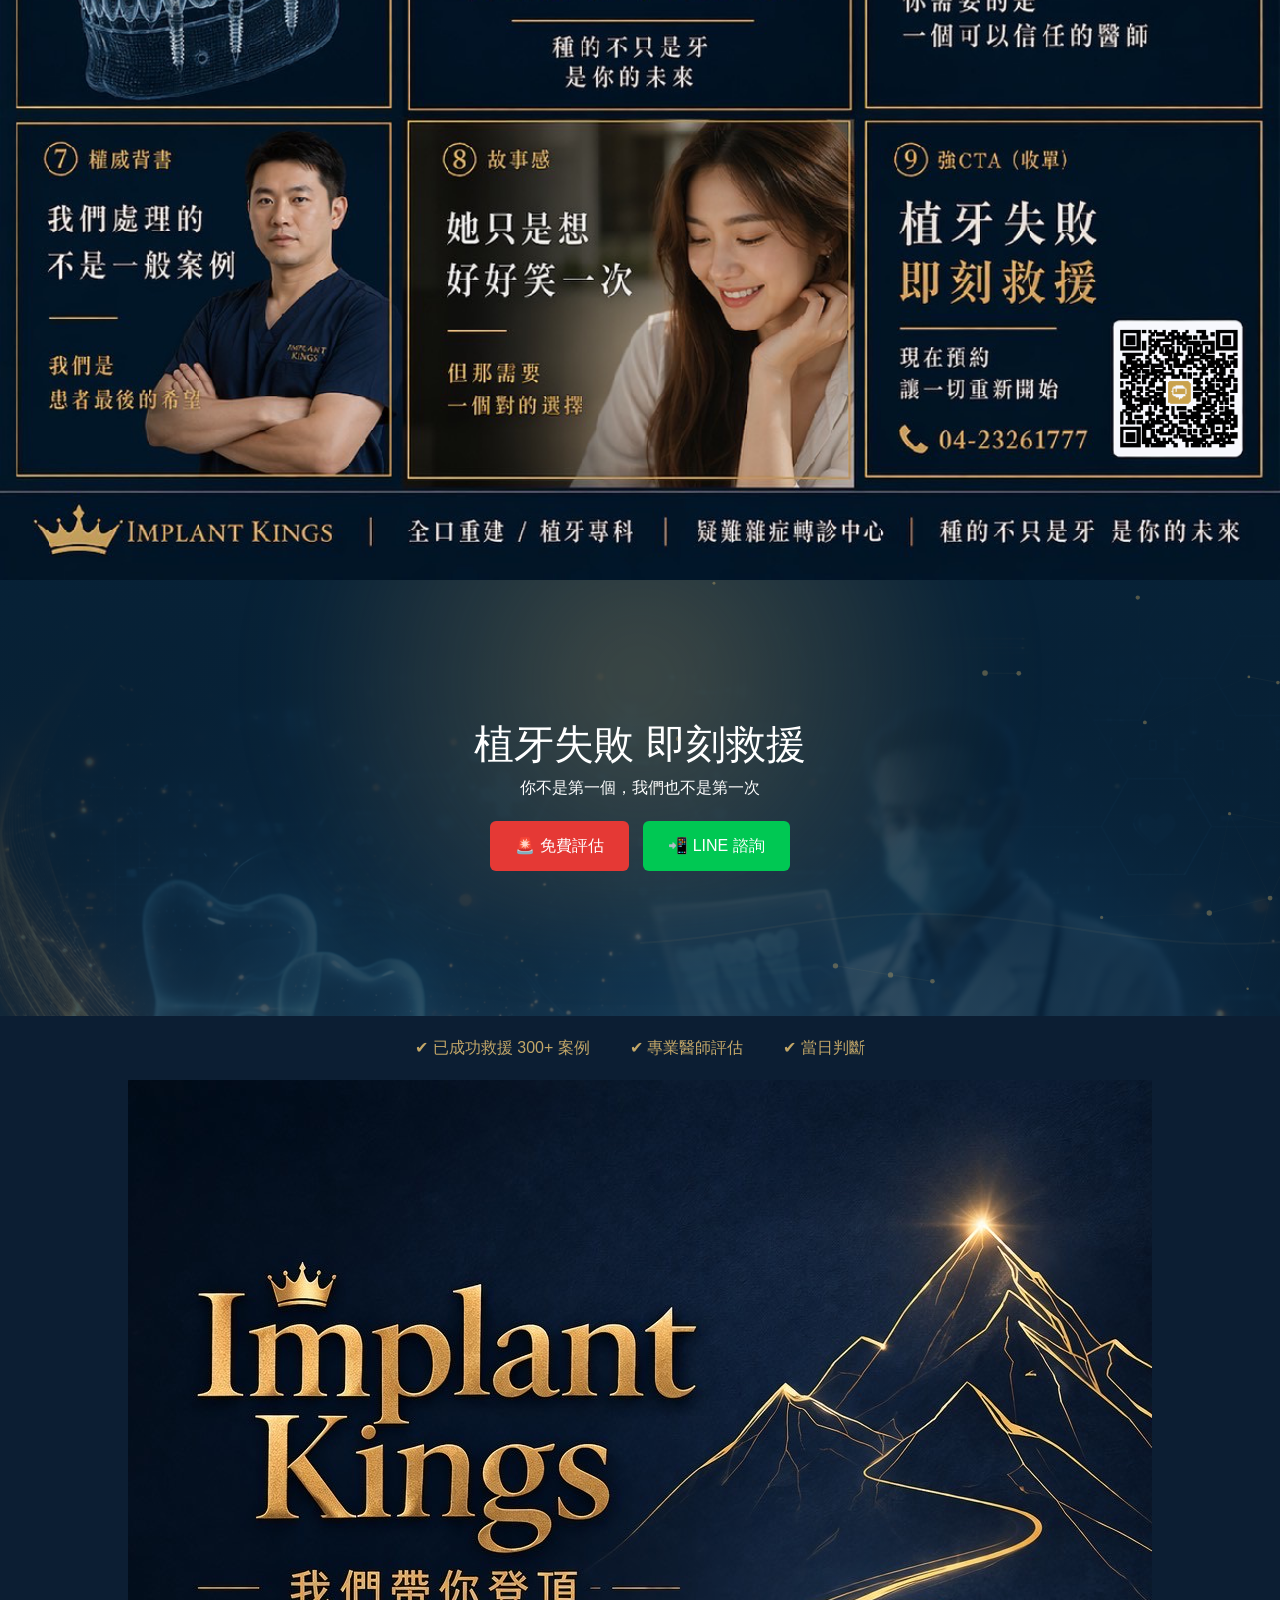
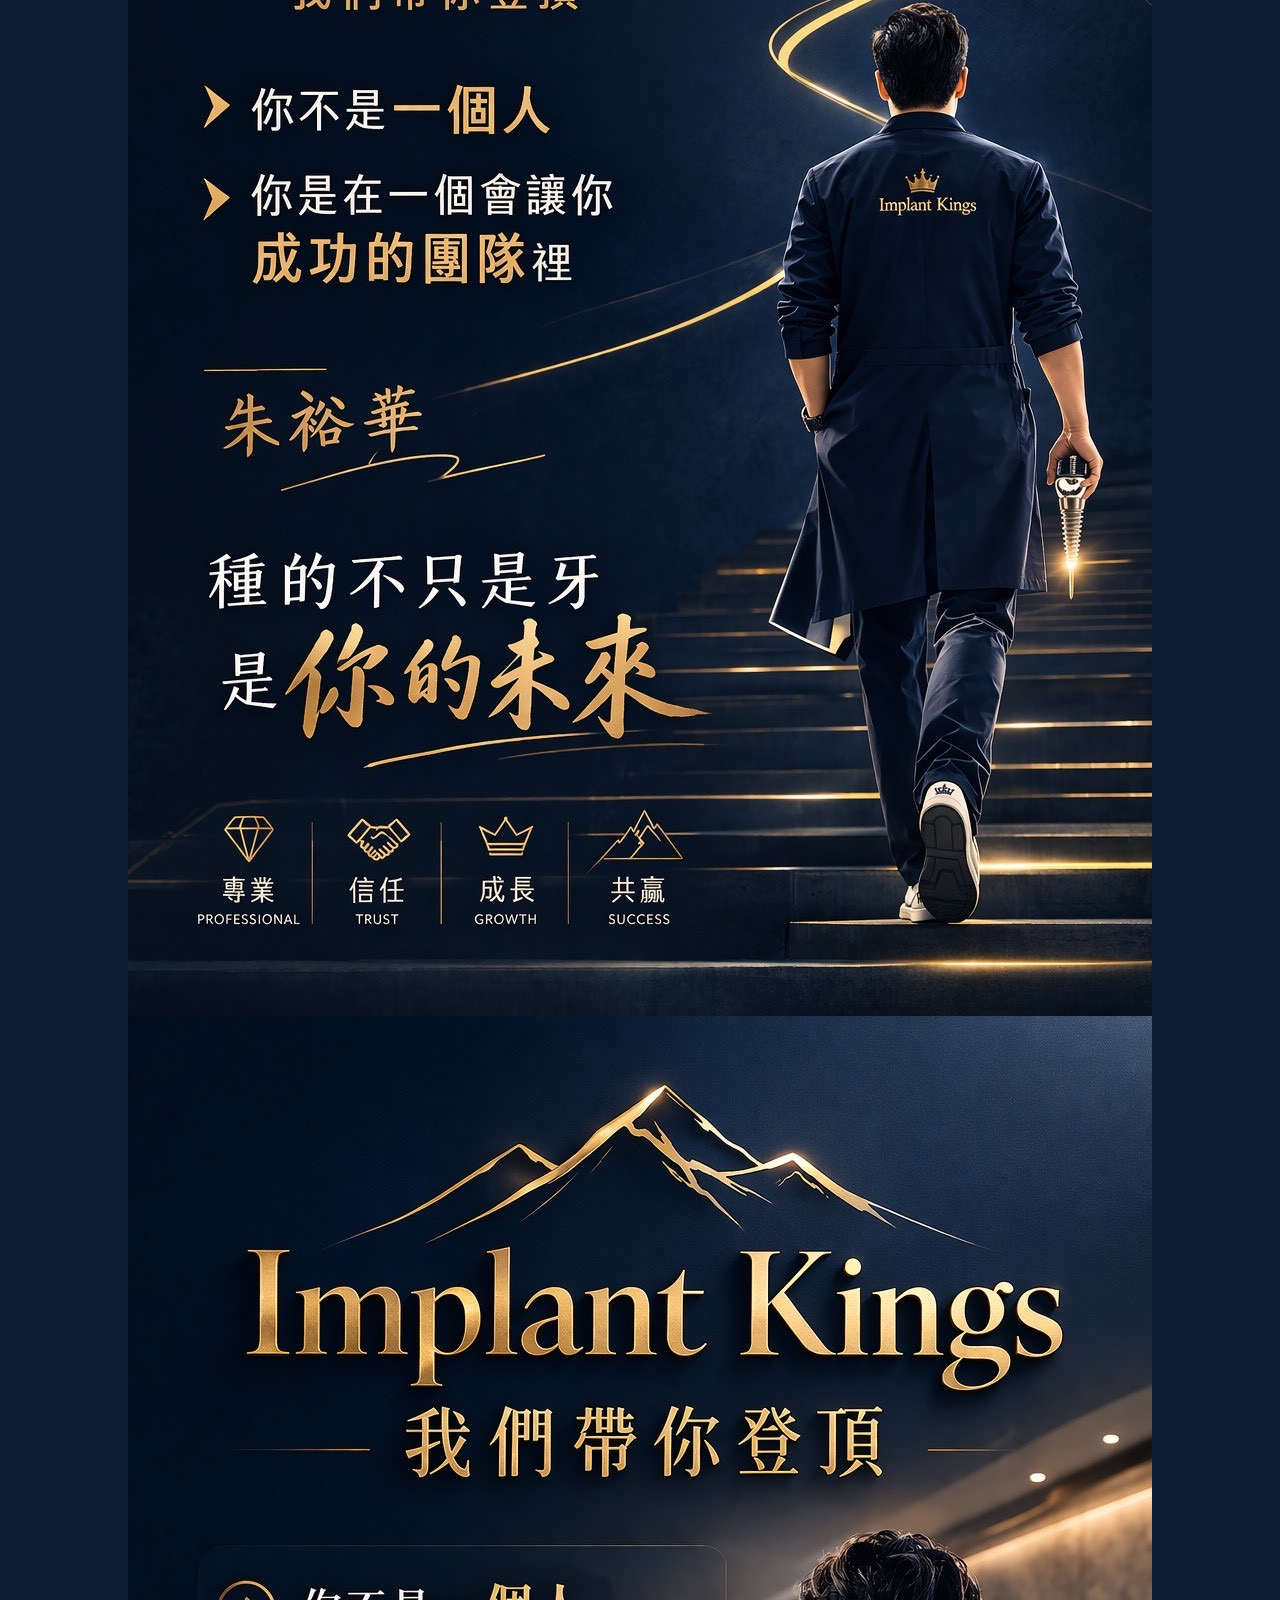
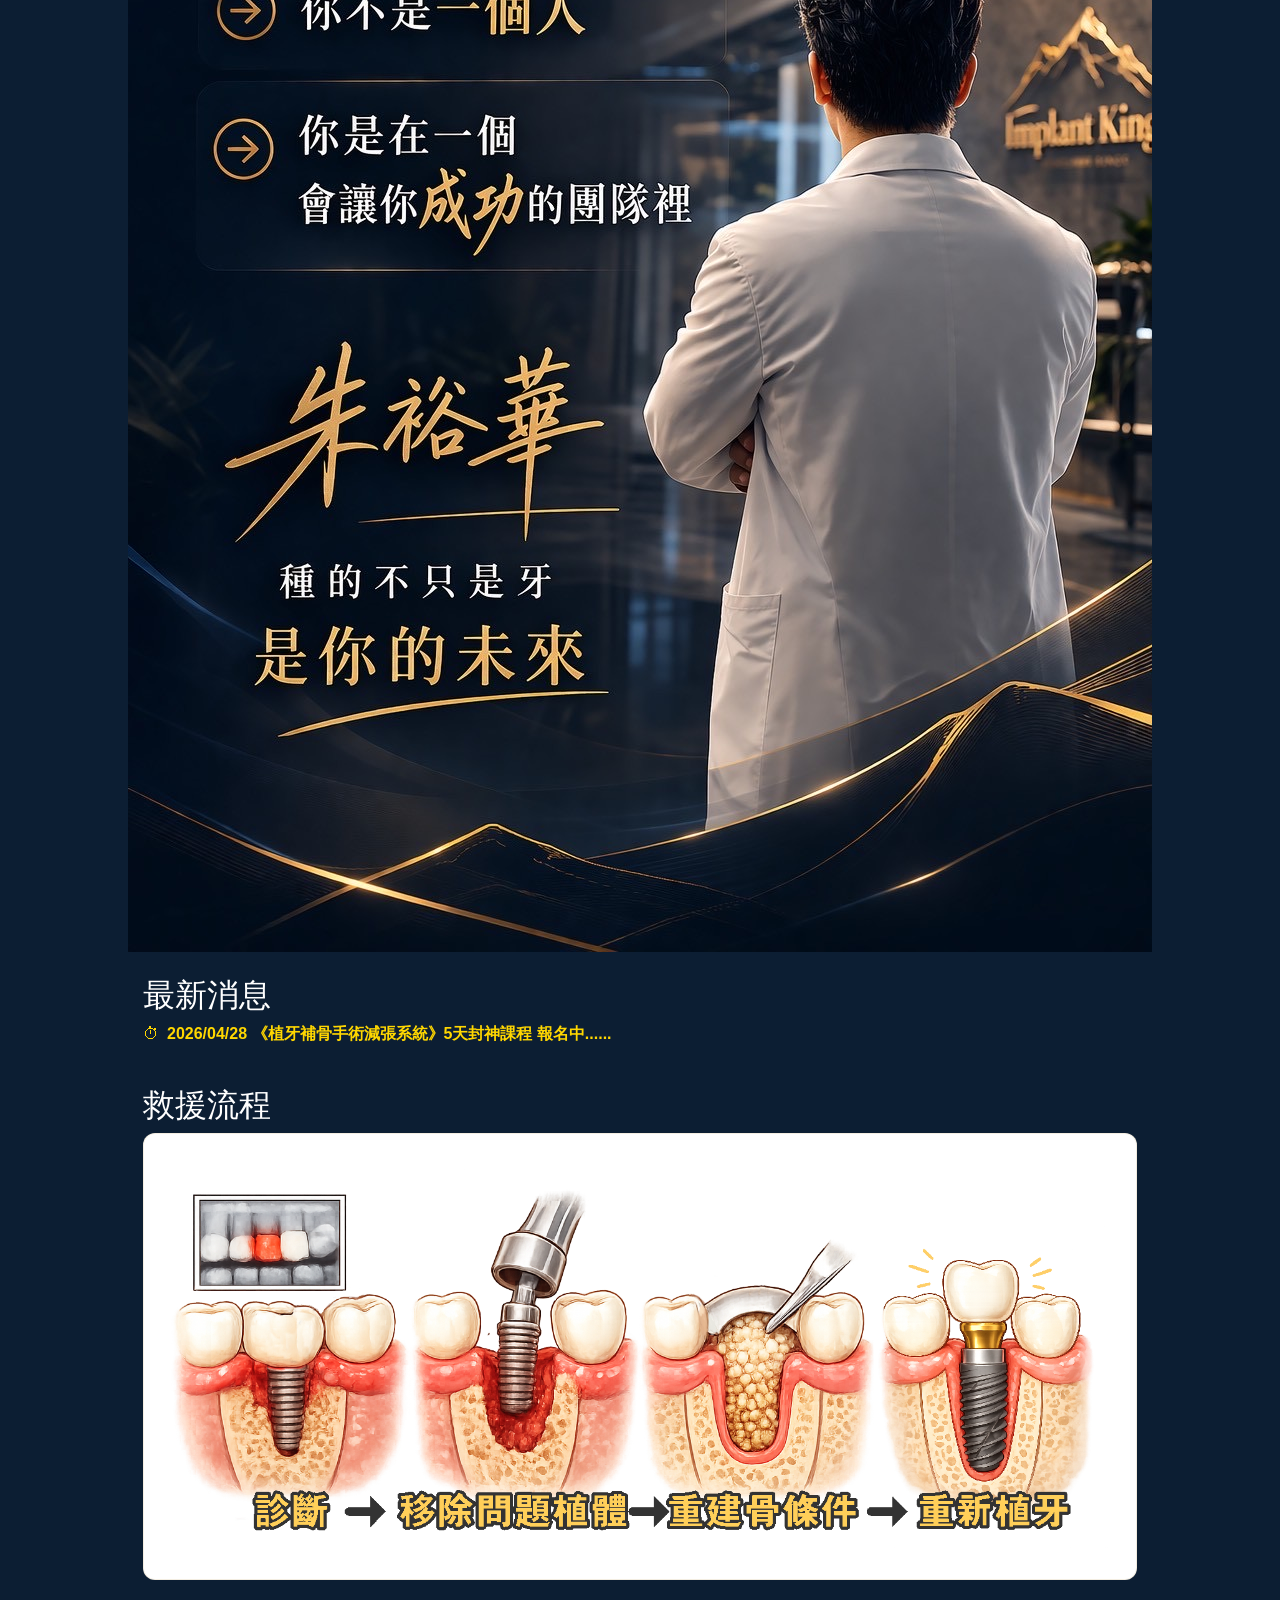
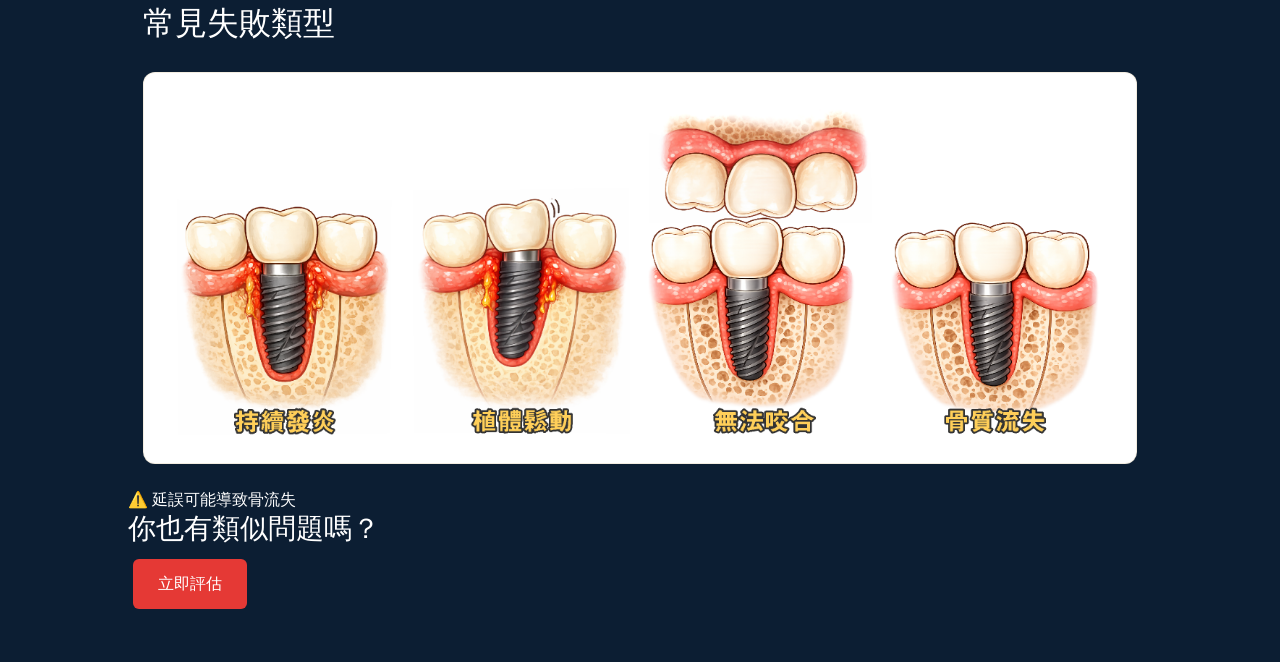
==== commit 47b83344: "add news" ====
--- a/index.html
+++ b/index.html
@@ -18,6 +18,33 @@
     <script defer src="js/main.js"></script>
     <script defer src="js/bgCanvas.js"></script>
     <style>
+        ul.news {
+            list-style: none;
+            padding-left: 0;
+        }
+
+        .news li {
+            position: relative;
+            padding-left: 24px;
+        }
+
+        .news li::before {
+            content: "⏱︎";
+            position: absolute;
+            left: 0;
+            color: #FFD700;
+            font-size: 1em;
+        }
+
+        .news a {
+            color: #FFD700;
+            transition: 0.3s;
+        }
+
+        .news a:hover {
+            color: #a6e9f6;
+        }
+
         /* ===== 影片區塊 ===== */
         .hero-video {
             position: relative;
@@ -304,6 +331,7 @@
     </section>
 
     <section class="contents">
+
         <!-- 信任 -->
         <div class="text-gold text-center d-flex-center flex-rwd">
             <div>✔ 已成功救援 300+ 案例</div>
@@ -316,6 +344,15 @@
         <section>
             <img class="img-rwd" src="./images/bn-260403.jpg" alt="種下你的未來">
         </section>
+
+        <section class="container">
+            <h2 class="pt-4">最新消息</h2>
+            <ul class="news">
+                <li><a href="https://forms.gle/qTgyuBEiFTnftx2Q9" target="_blank">2026/04/28 《植牙補骨手術減張系統》5天封神課程
+                        報名中......</a></li>
+            </ul>
+        </section>
+
         <!-- 解決流程 -->
         <section class="container">
             <h2 class="pt-4">救援流程</h2>
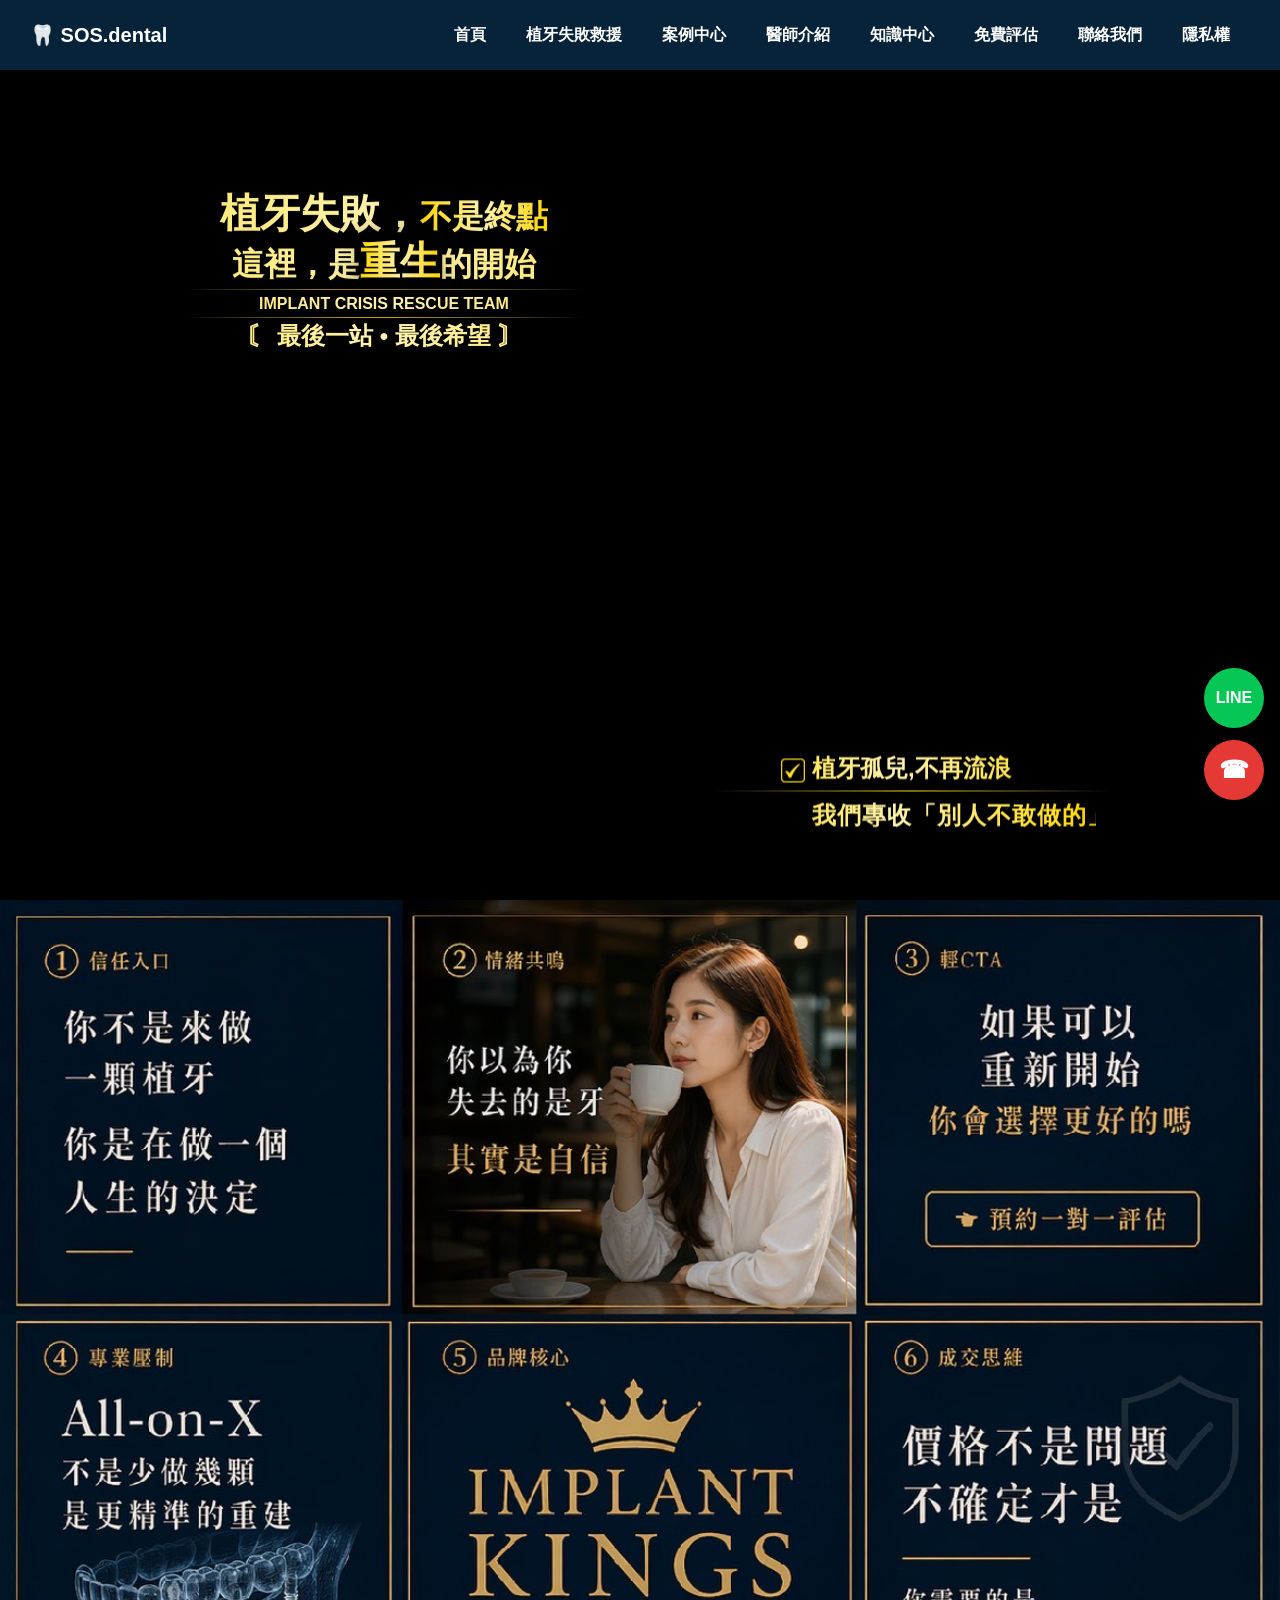
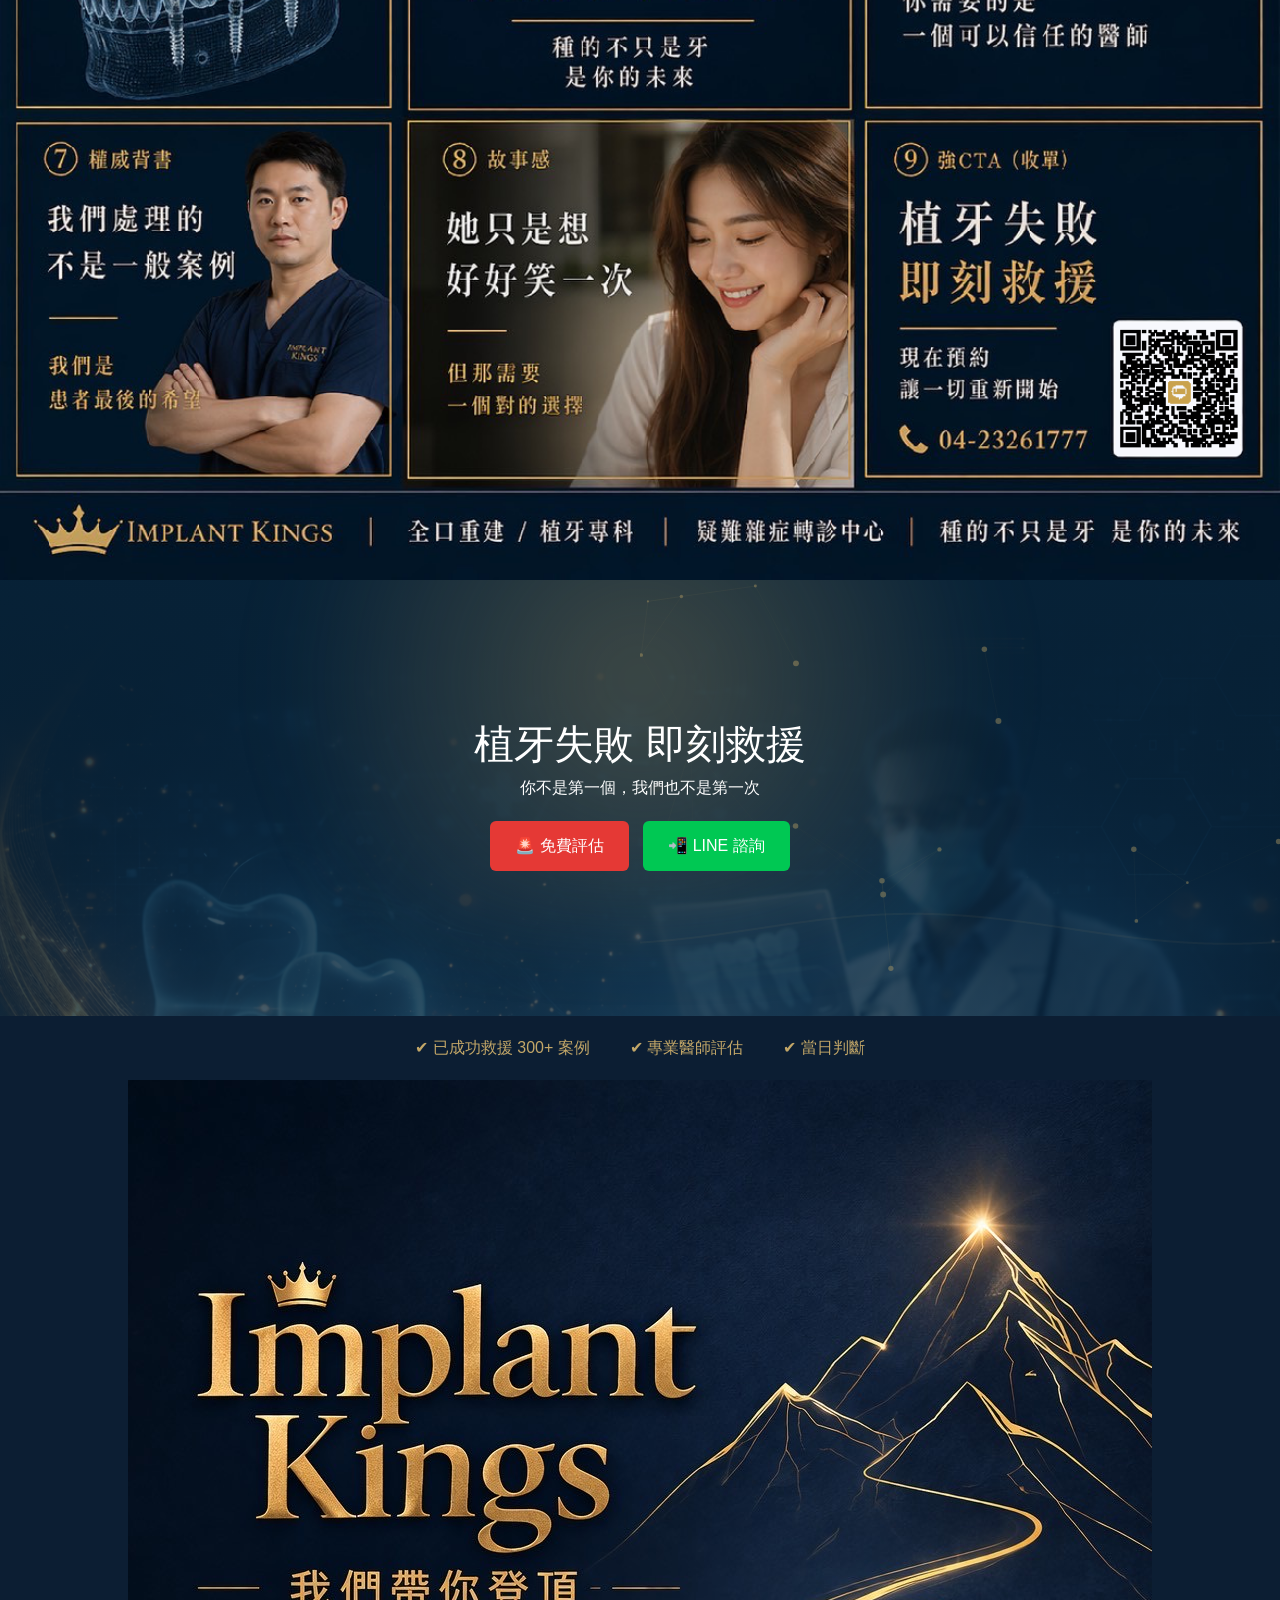
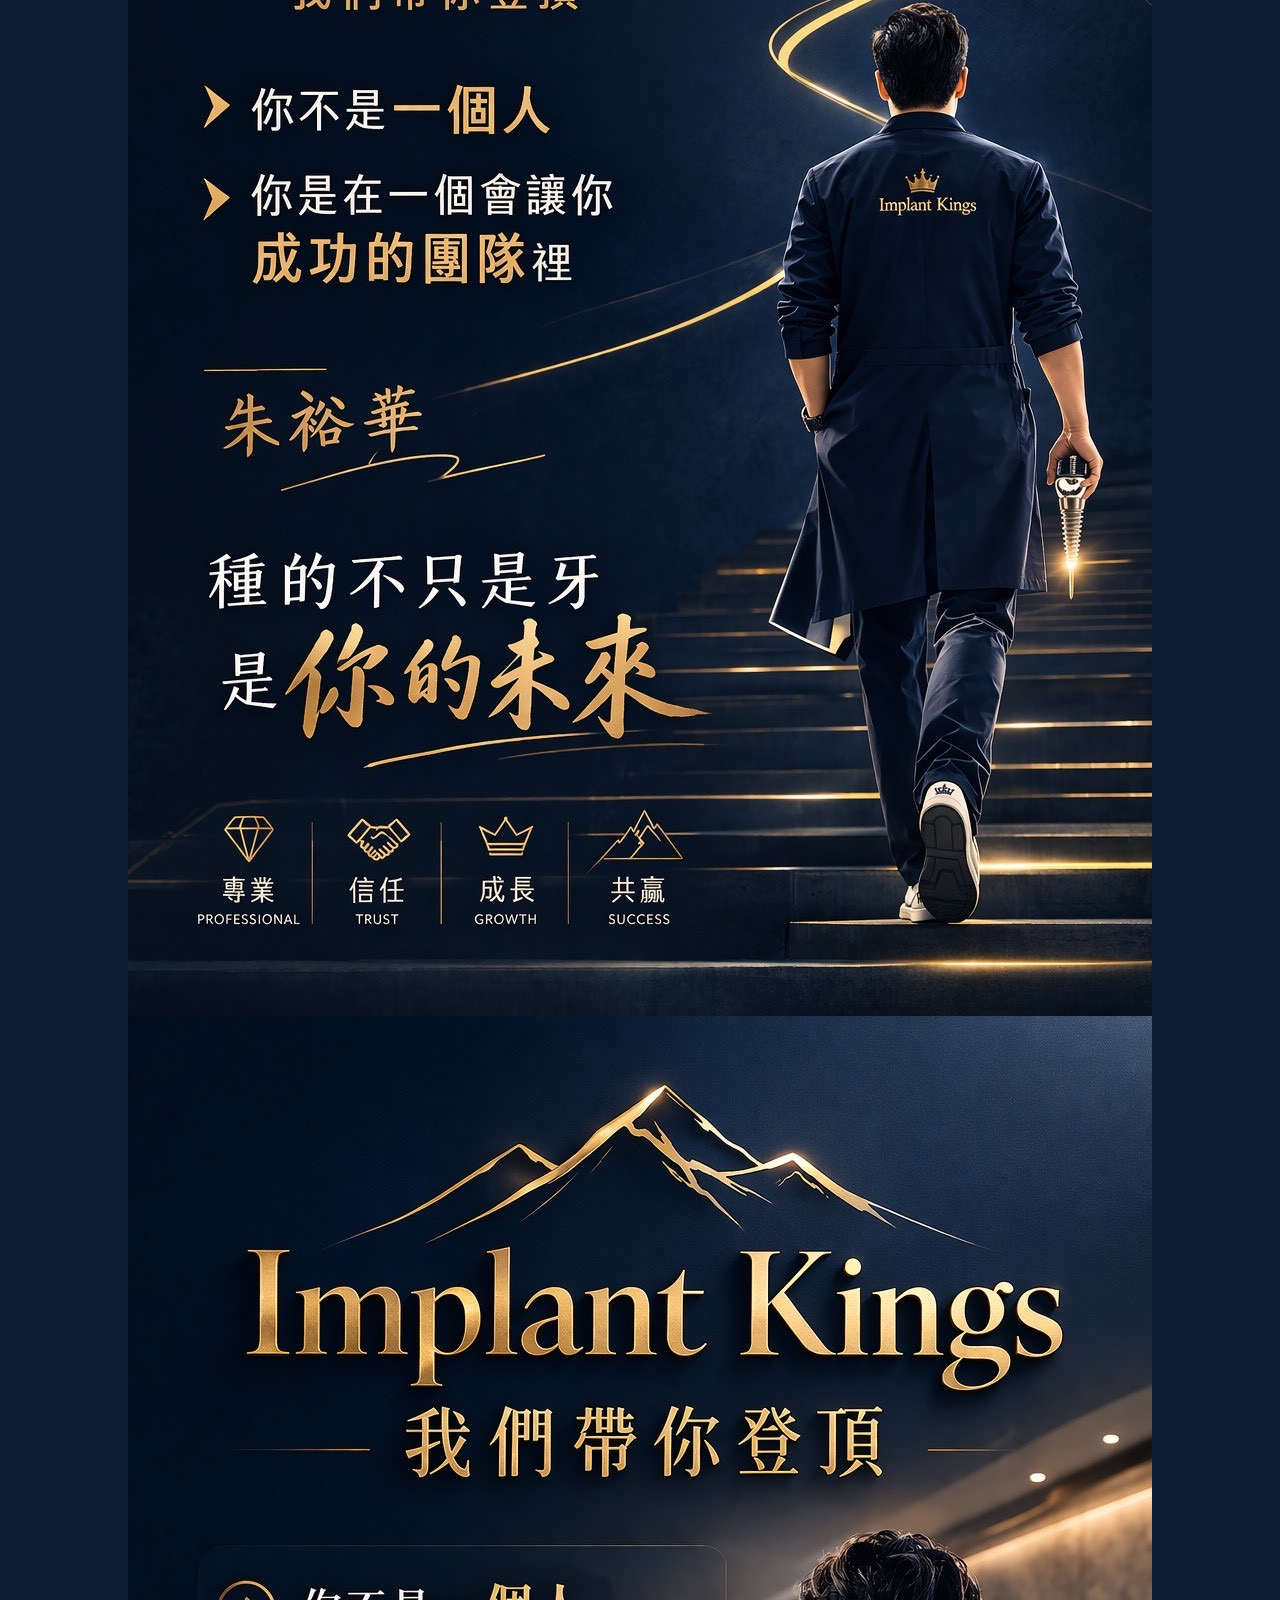
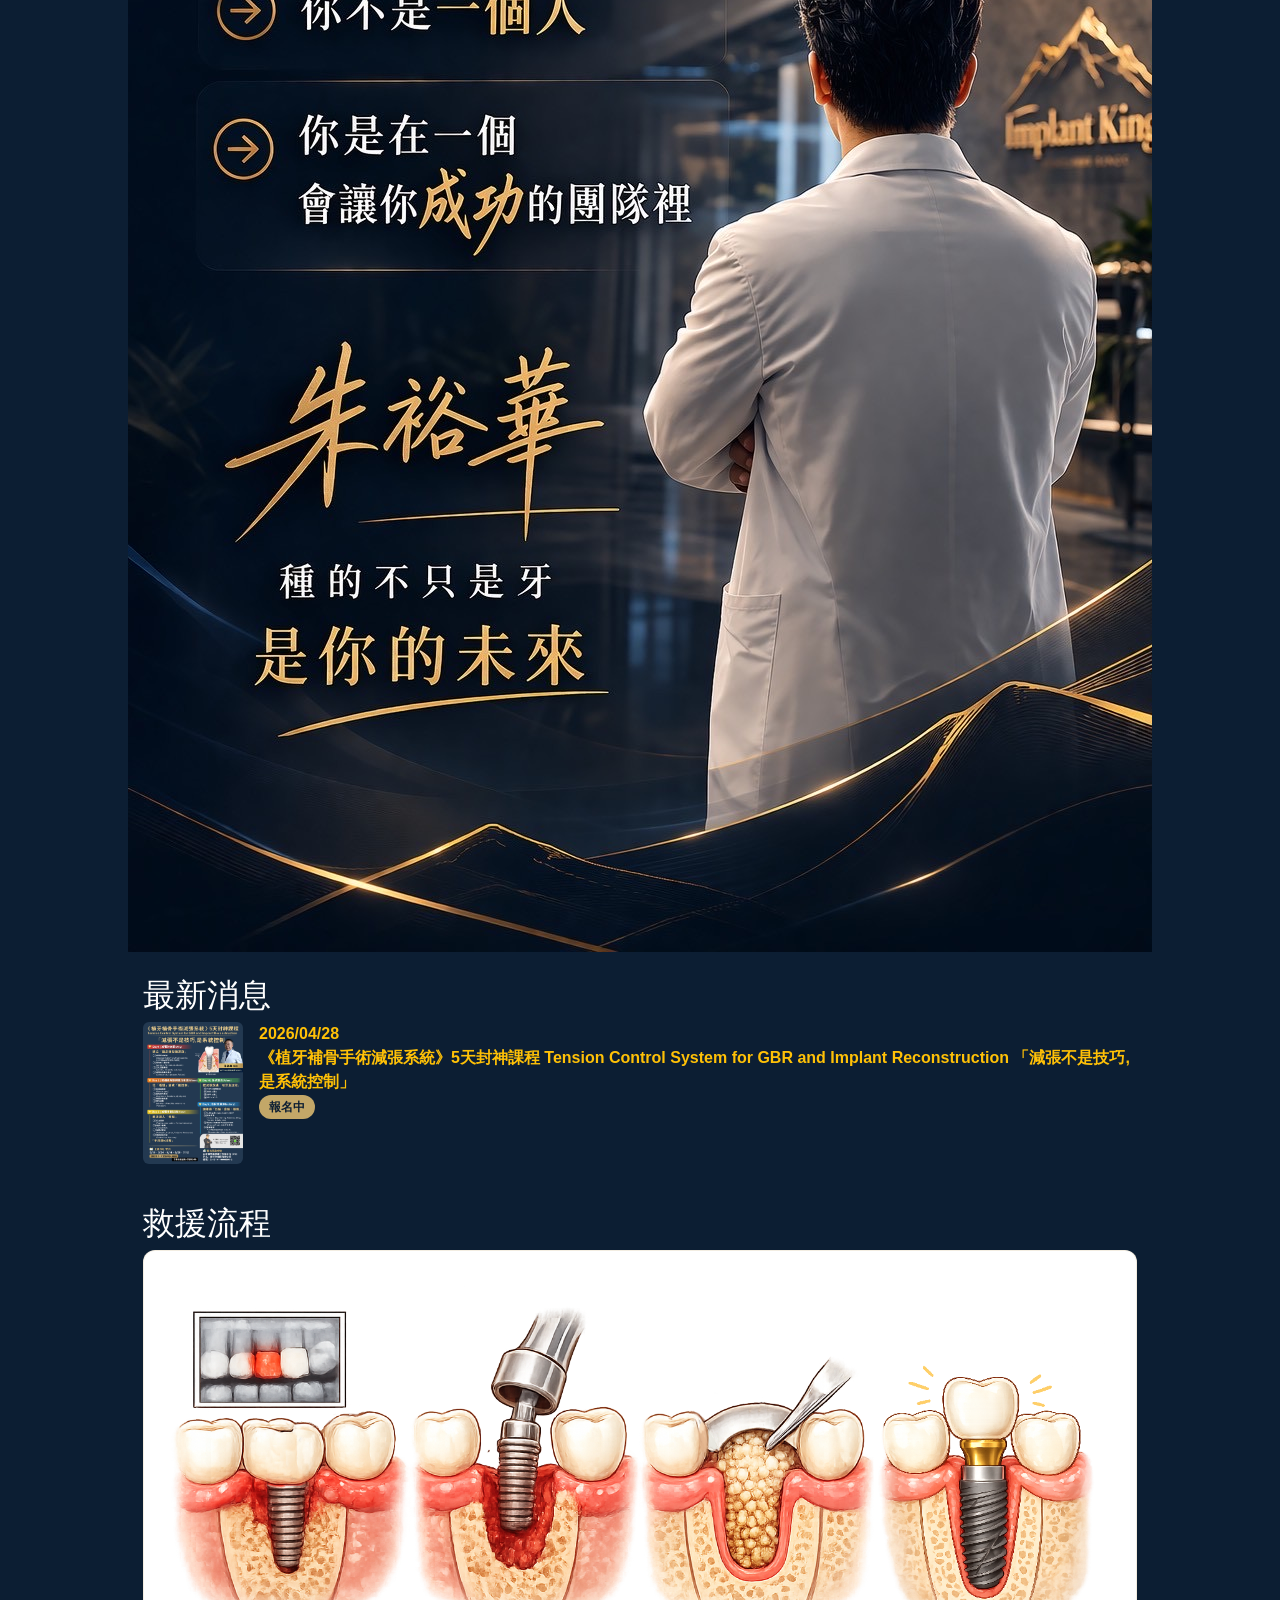
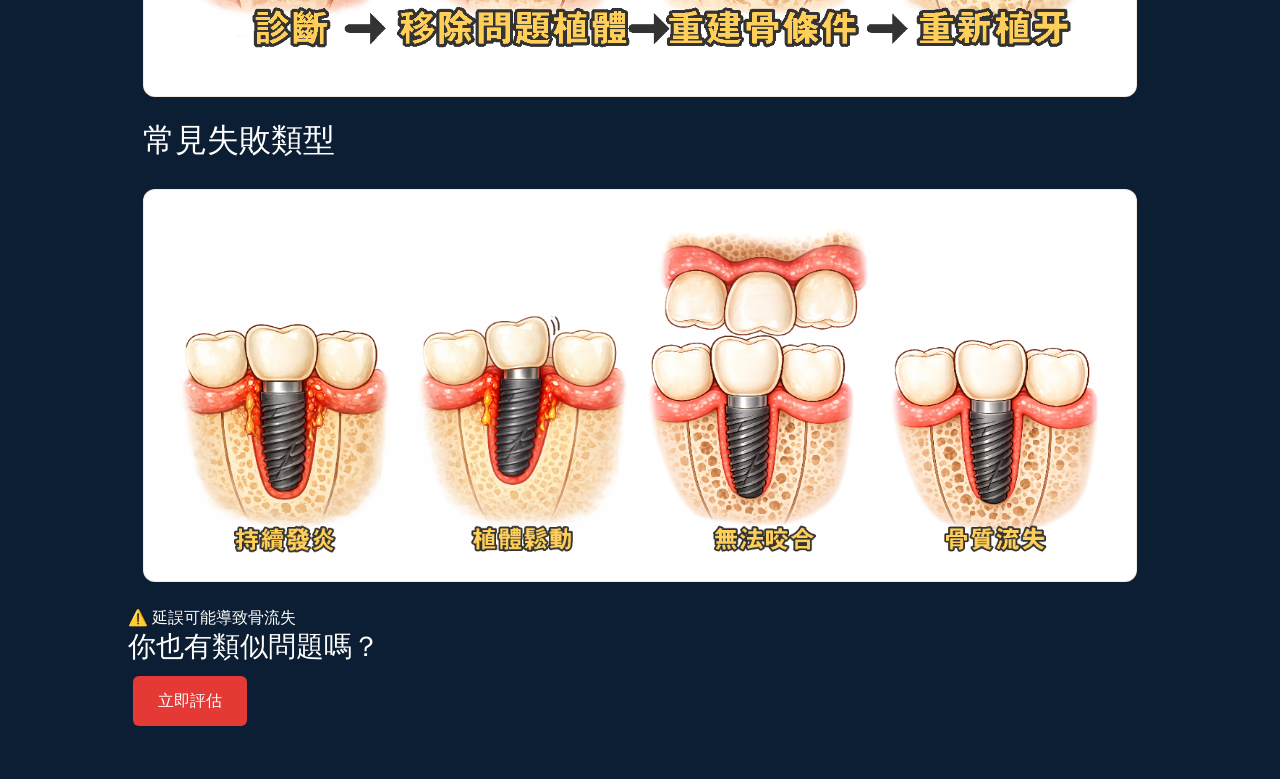
==== commit c5f7bbce: "news adjustment" ====
--- a/index.html
+++ b/index.html
@@ -18,31 +18,12 @@
     <script defer src="js/main.js"></script>
     <script defer src="js/bgCanvas.js"></script>
     <style>
-        ul.news {
-            list-style: none;
-            padding-left: 0;
-        }
-
-        .news li {
-            position: relative;
-            padding-left: 24px;
-        }
-
-        .news li::before {
-            content: "⏱︎";
-            position: absolute;
-            left: 0;
-            color: #FFD700;
-            font-size: 1em;
-        }
-
-        .news a {
-            color: #FFD700;
-            transition: 0.3s;
-        }
-
-        .news a:hover {
-            color: #a6e9f6;
+        .badge-gold {
+            background: #C3A768;
+            color: #0C1E33;
+            font-weight: 700;
+            padding: 6px 10px;
+            border-radius: 20px;
         }
 
         /* ===== 影片區塊 ===== */
@@ -347,9 +328,24 @@
 
         <section class="container">
             <h2 class="pt-4">最新消息</h2>
-            <ul class="news">
-                <li><a href="https://forms.gle/qTgyuBEiFTnftx2Q9" target="_blank">2026/04/28 《植牙補骨手術減張系統》5天封神課程
-                        報名中......</a></li>
+            <ul class="list-unstyled">
+                <li>
+                    <a href="https://forms.gle/qTgyuBEiFTnftx2Q9" target="_blank"
+                        class="d-flex align-items-start gap-3 text-decoration-none">
+                        <img src="./images/AllonX.png" style="width:100px; flex-shrink:0; border-radius:6px;">
+                        <div class="pl-3">
+                            <div class="text-warning">
+                                2026/04/28<br>
+                                《植牙補骨手術減張系統》5天封神課程 Tension Control System for GBR and Implant Reconstruction
+                                「減張不是技巧,是系統控制」
+                            </div>
+                            <span class="badge badge-gold">
+                                報名中
+                            </span>
+                        </div>
+
+                    </a>
+                </li>
             </ul>
         </section>
 
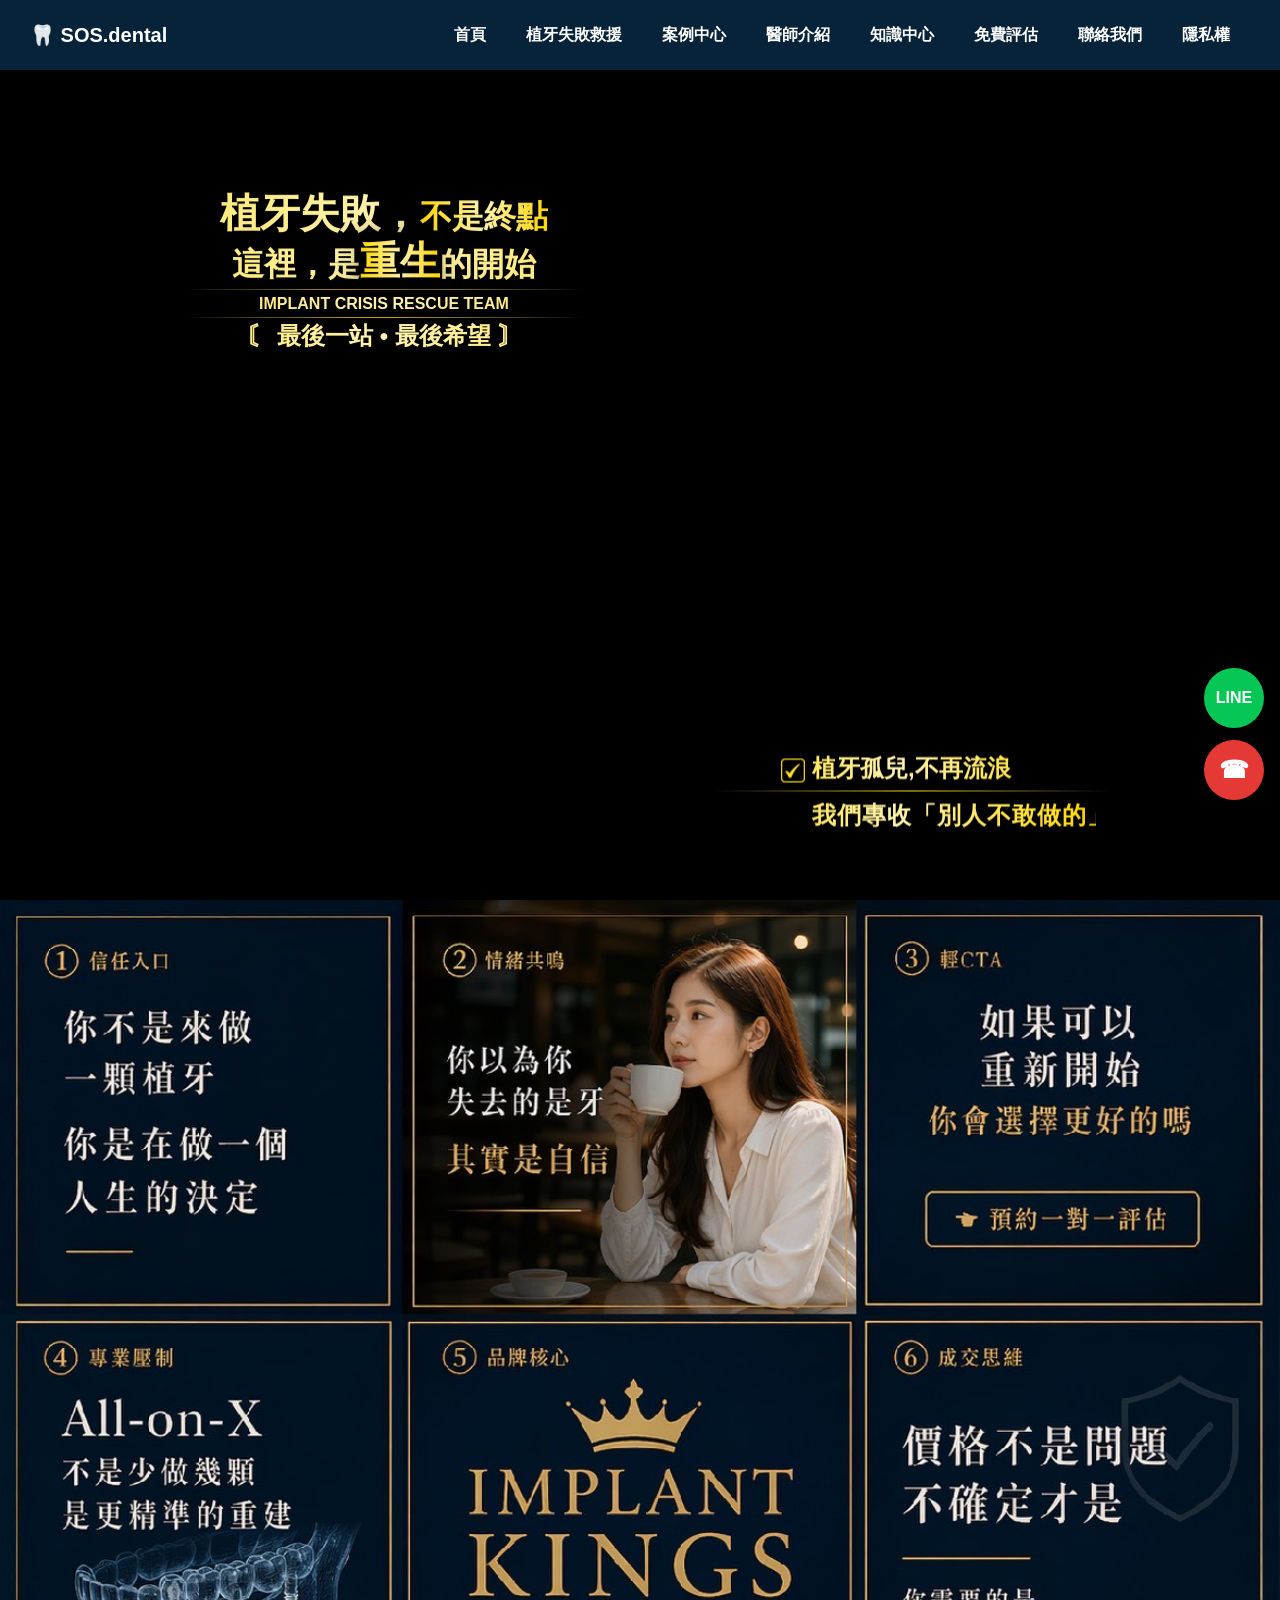
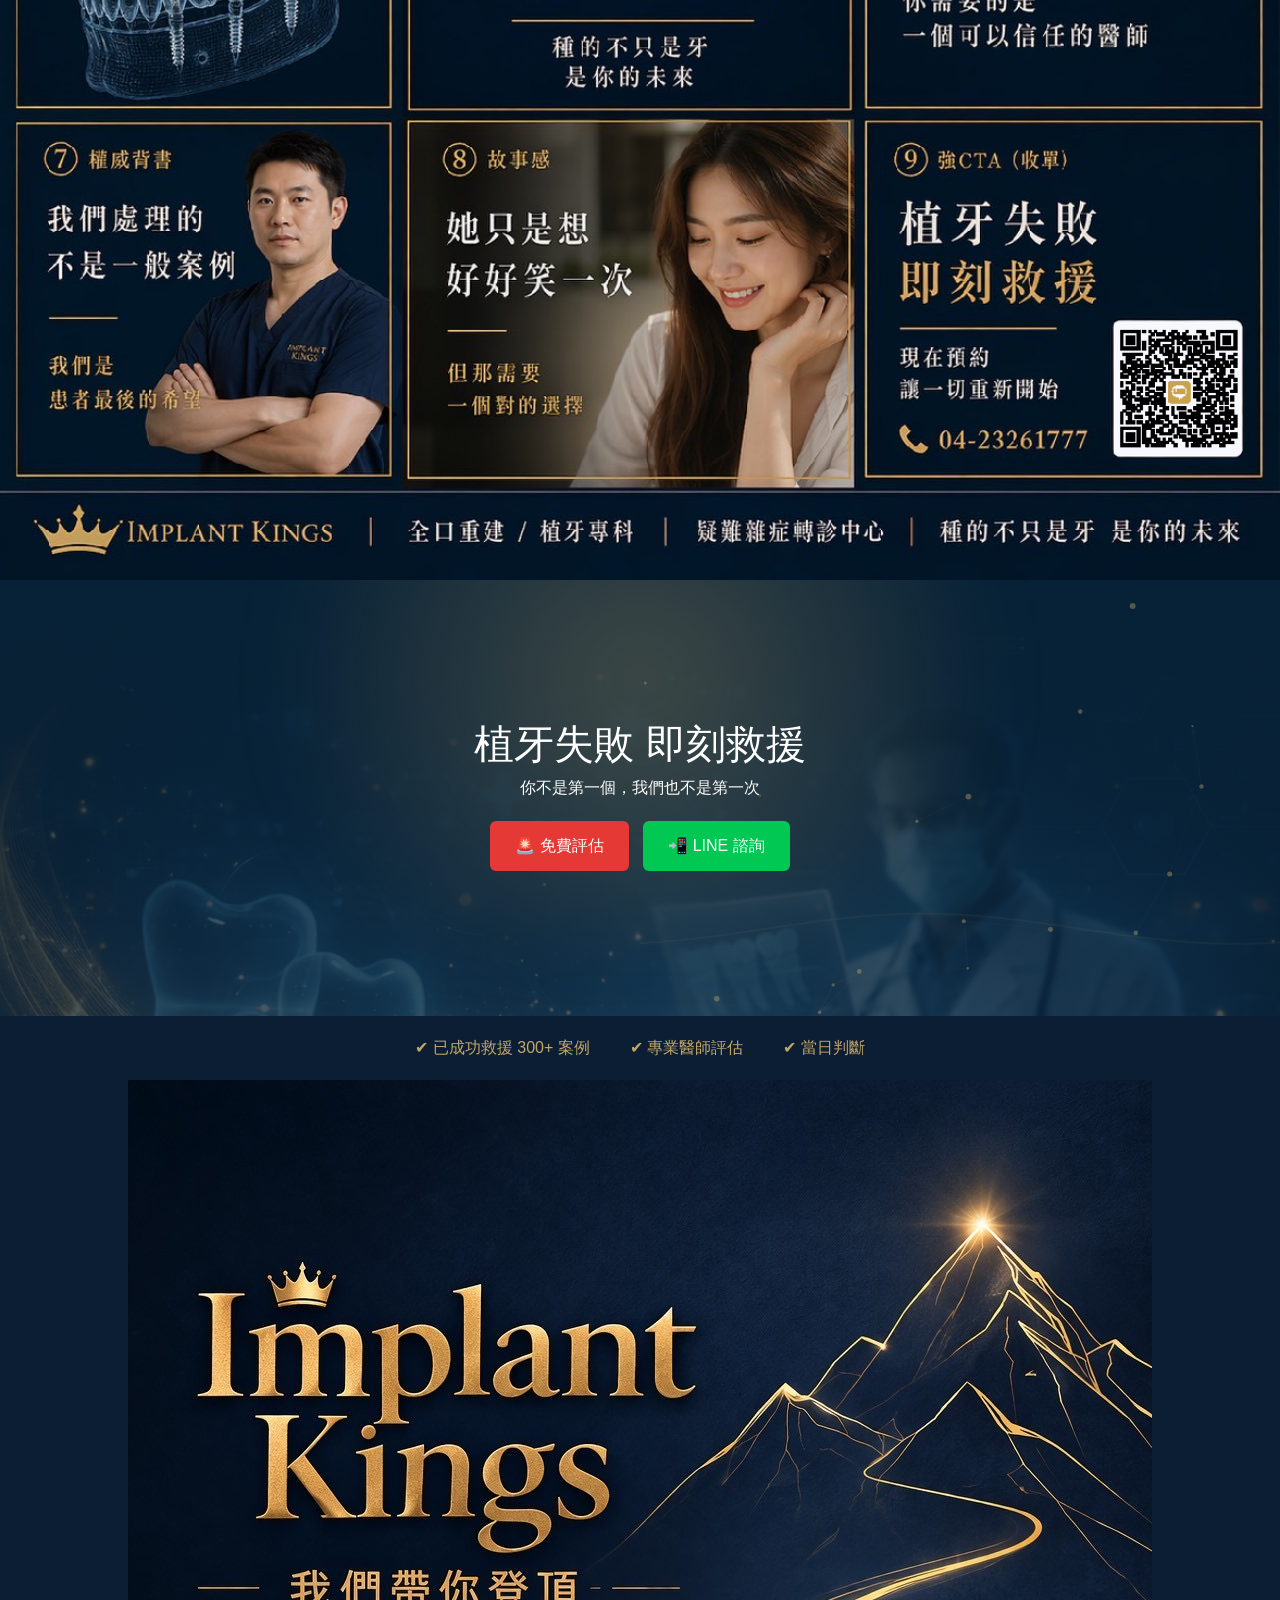
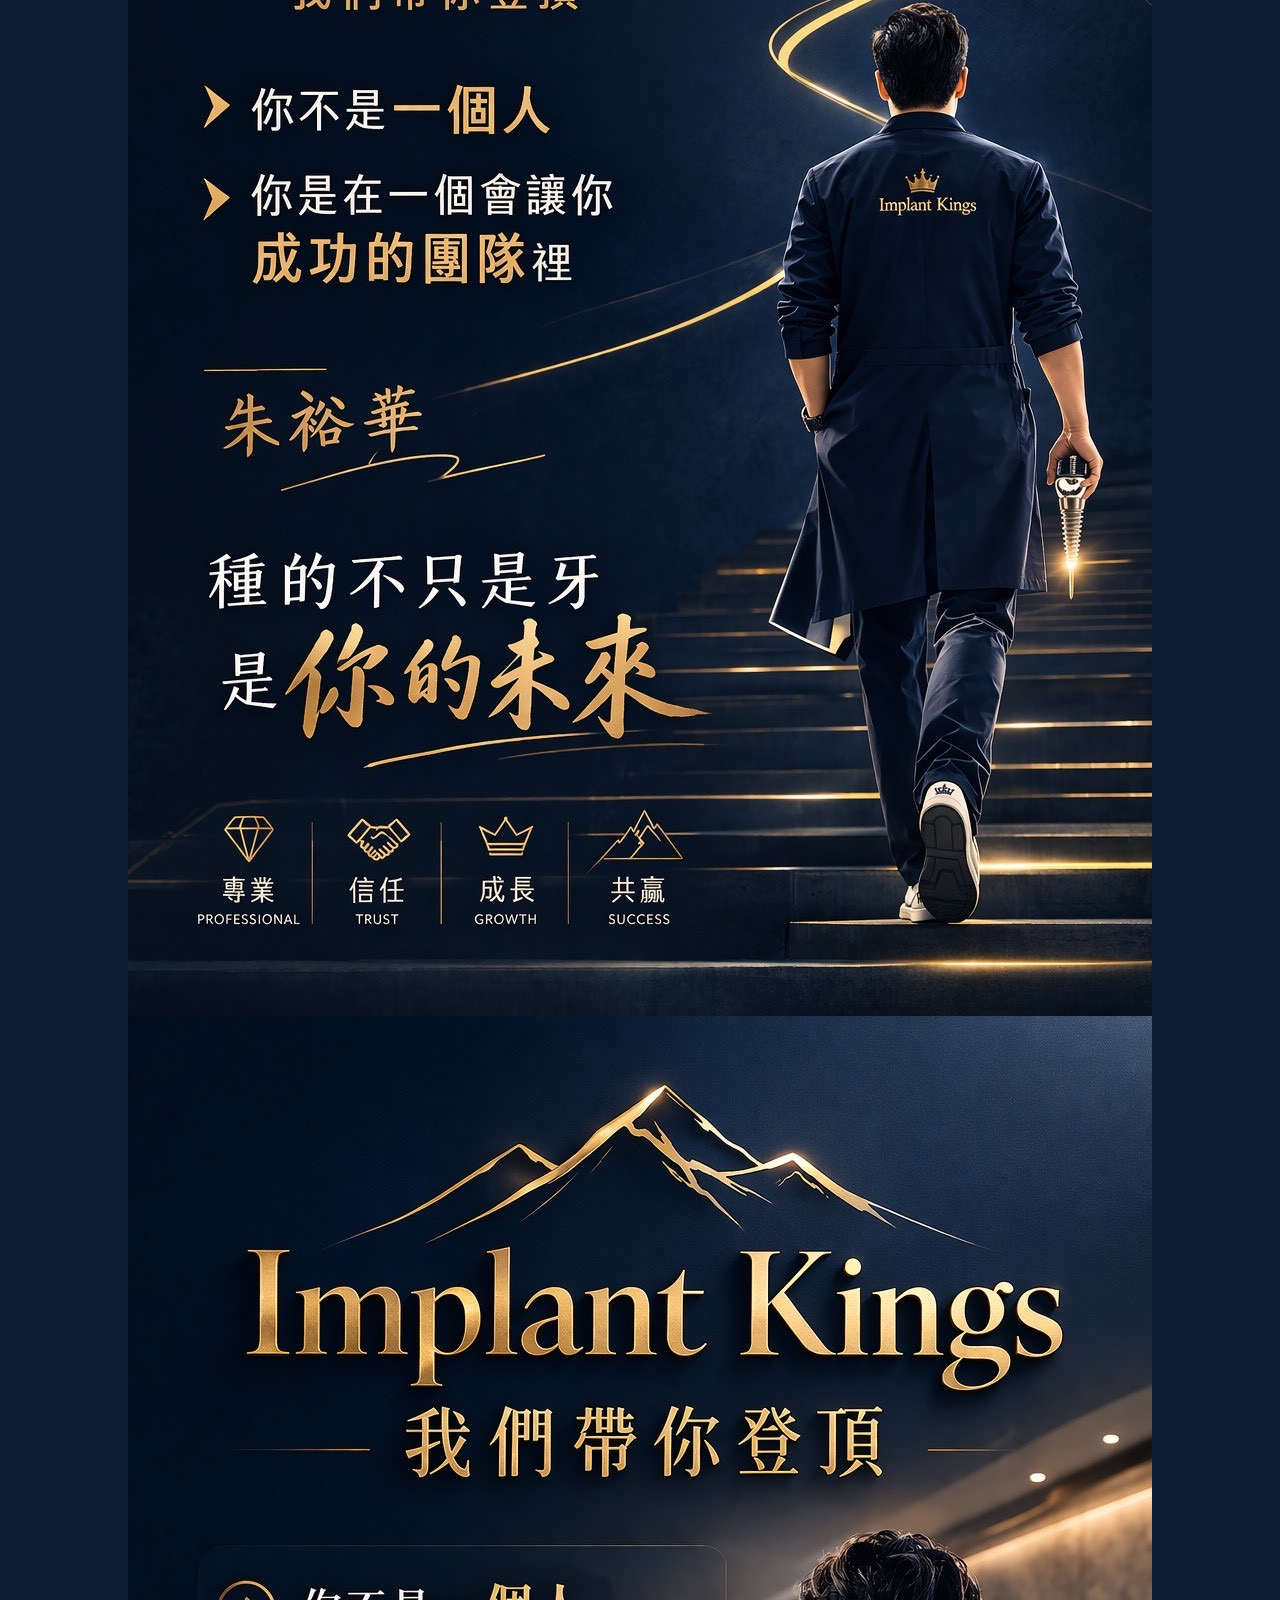
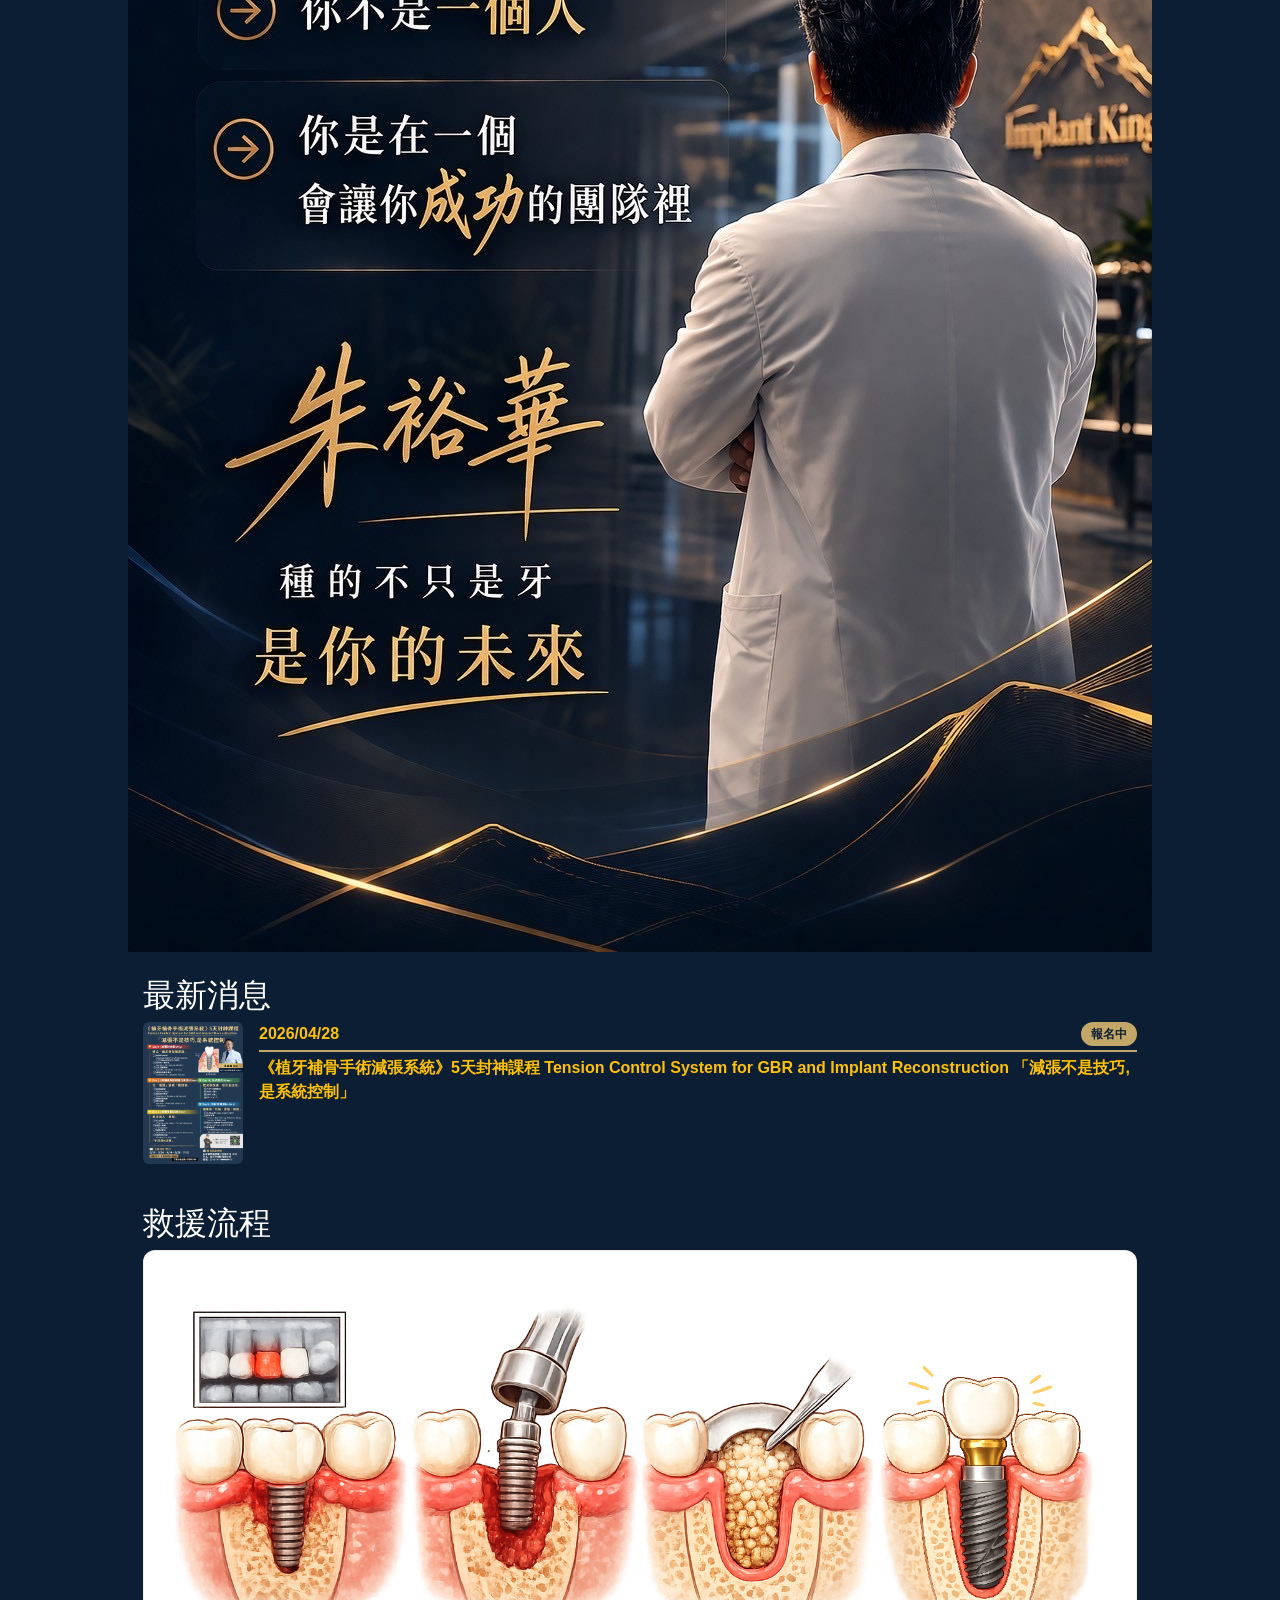
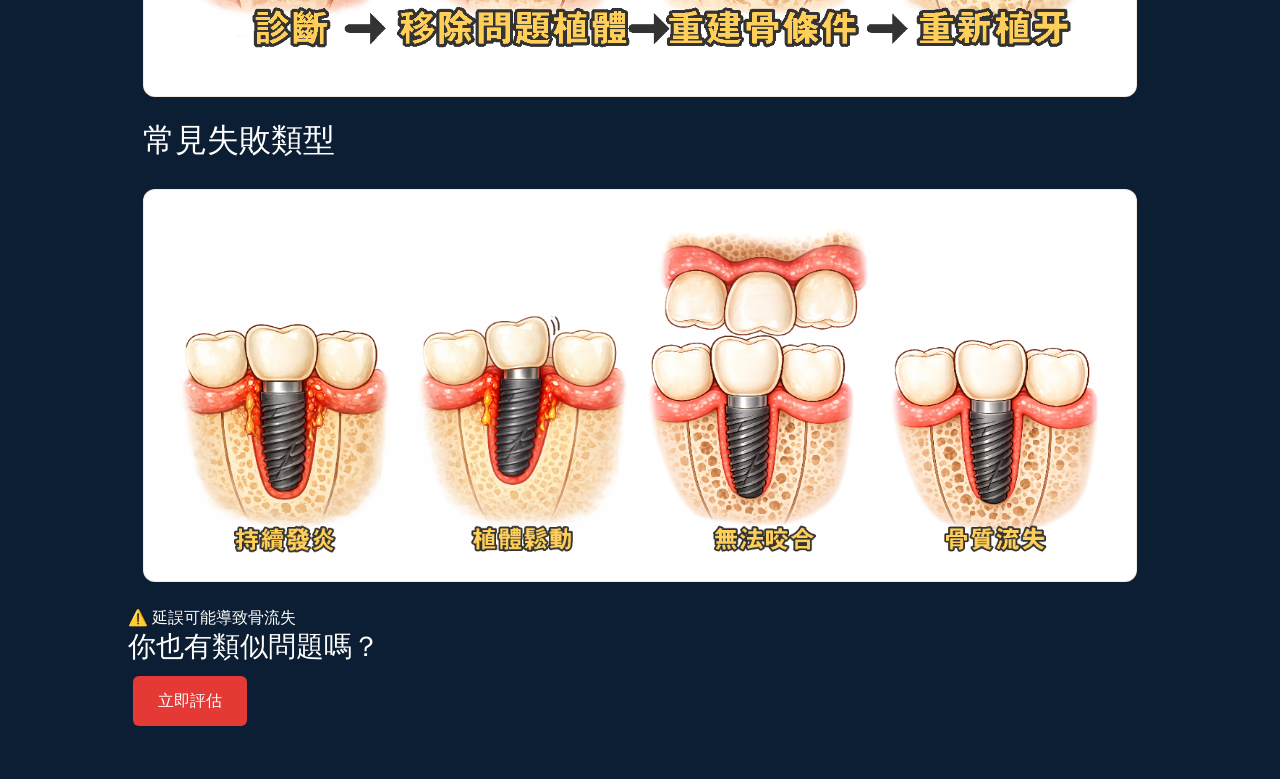
==== commit b2cc32de: "news adjustment" ====
--- a/index.html
+++ b/index.html
@@ -24,6 +24,23 @@
             font-weight: 700;
             padding: 6px 10px;
             border-radius: 20px;
+        }
+
+        .text-top-line {
+            position: relative;
+            display: inline-block;
+            padding-top: 6px;
+            margin-top: 4px;
+        }
+
+        .text-top-line::before {
+            content: "";
+            position: absolute;
+            left: 0;
+            top: 0;
+            width: 100%;
+            height: 2px;
+            background: #C3A768;
         }
 
         /* ===== 影片區塊 ===== */
@@ -334,14 +351,16 @@
                         class="d-flex align-items-start gap-3 text-decoration-none">
                         <img src="./images/AllonX.png" style="width:100px; flex-shrink:0; border-radius:6px;">
                         <div class="pl-3">
-                            <div class="text-warning">
-                                2026/04/28<br>
+                            <div class="d-flex w-100">
+                                <span class="text-warning">2026/04/28</span>
+                                <span class="badge badge-gold ms-auto">
+                                    報名中
+                                </span>
+                            </div>
+                            <div class="text-warning text-top-line">
                                 《植牙補骨手術減張系統》5天封神課程 Tension Control System for GBR and Implant Reconstruction
                                 「減張不是技巧,是系統控制」
                             </div>
-                            <span class="badge badge-gold">
-                                報名中
-                            </span>
                         </div>
 
                     </a>
--- a/css/style.css
+++ b/css/style.css
@@ -64,6 +64,10 @@
 
 .contents {
   padding: 0 10% 3em 10%;
+}
+
+.ms-auto {
+  margin-left: auto;
 }
 
 /* ===== Header ===== */
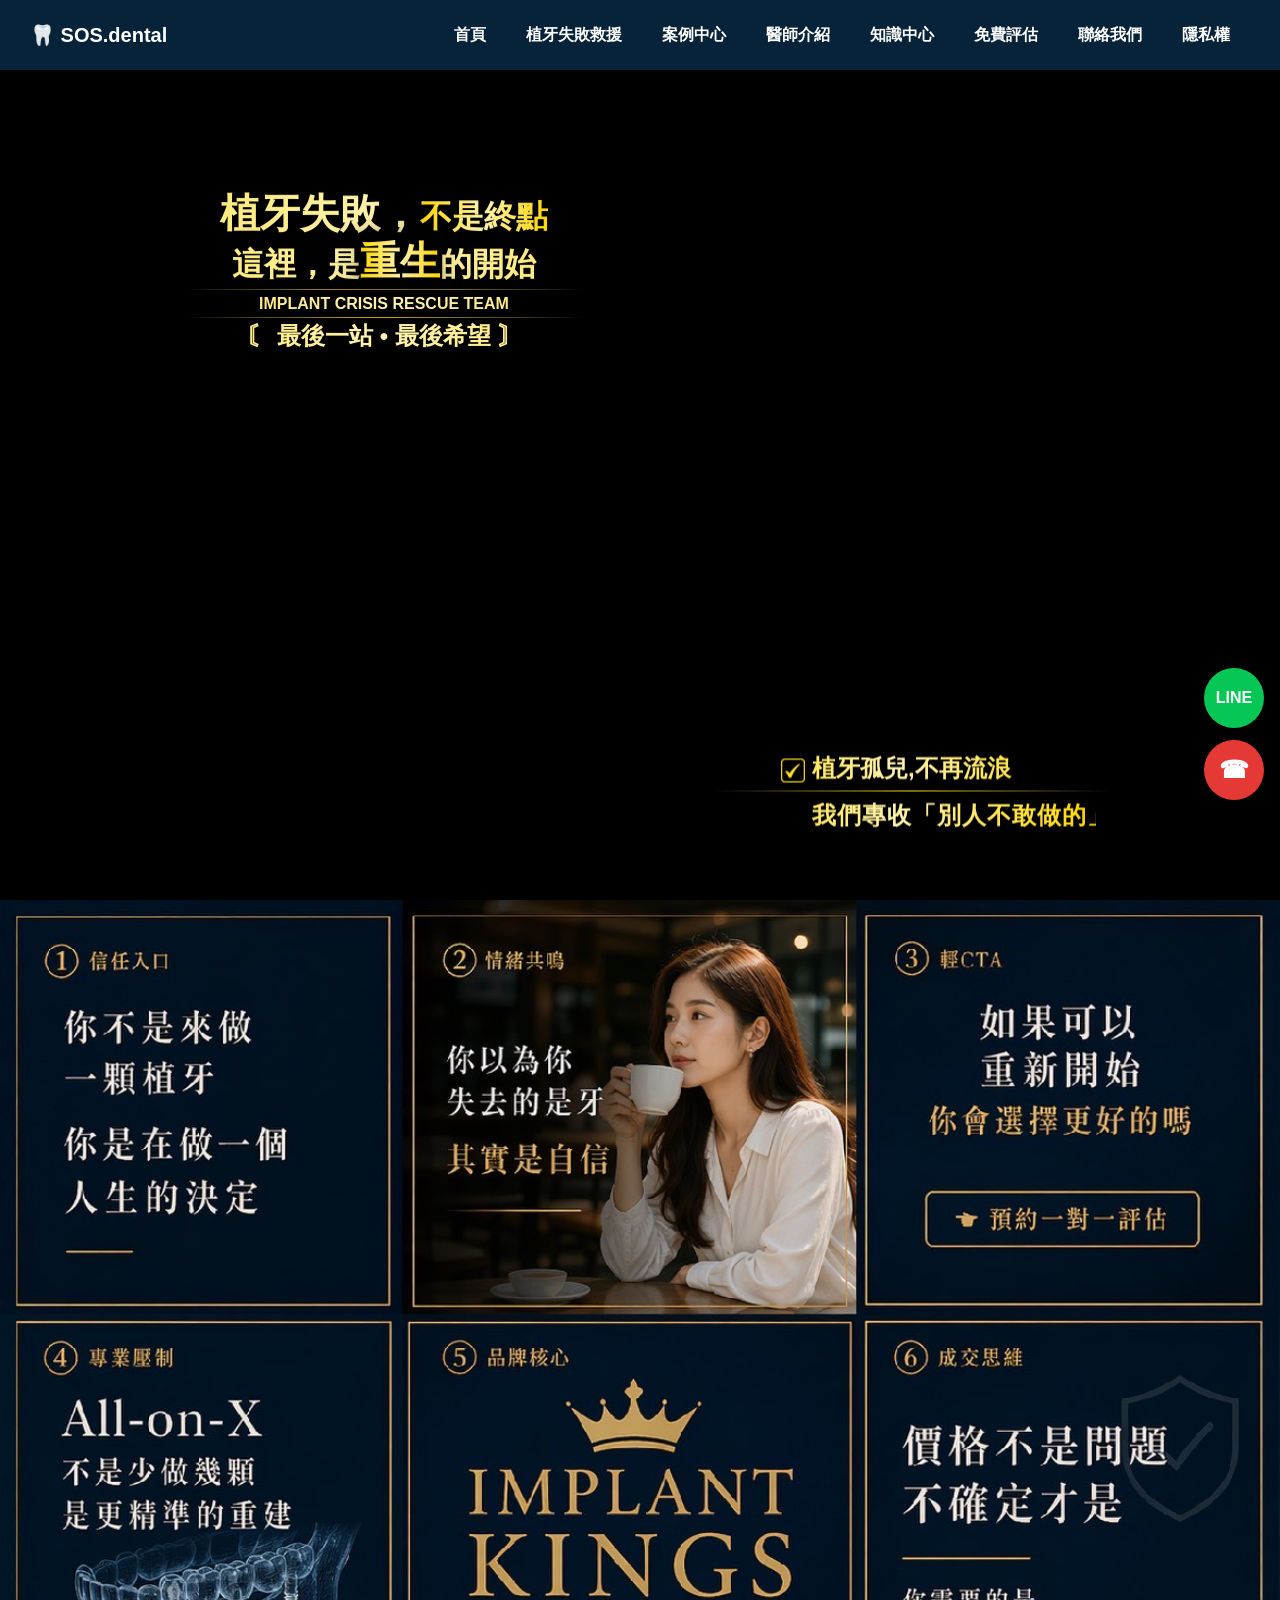
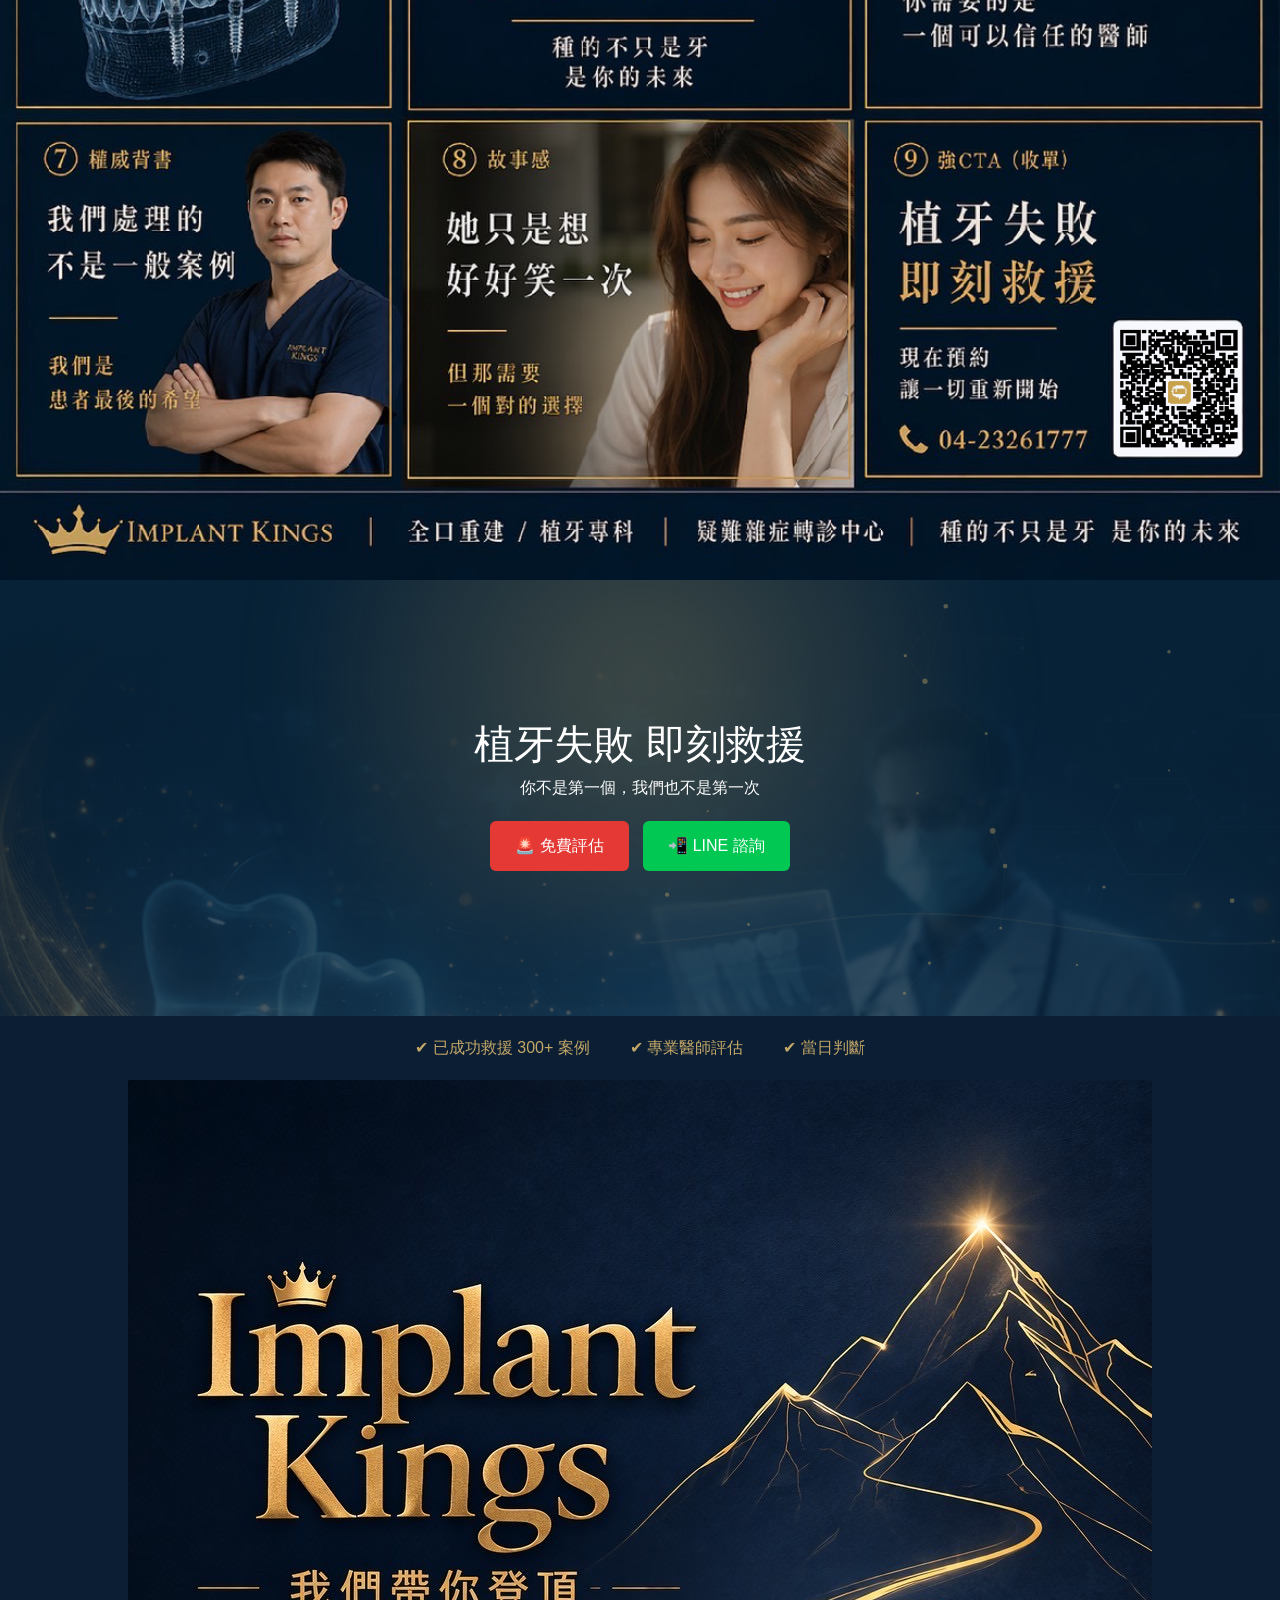
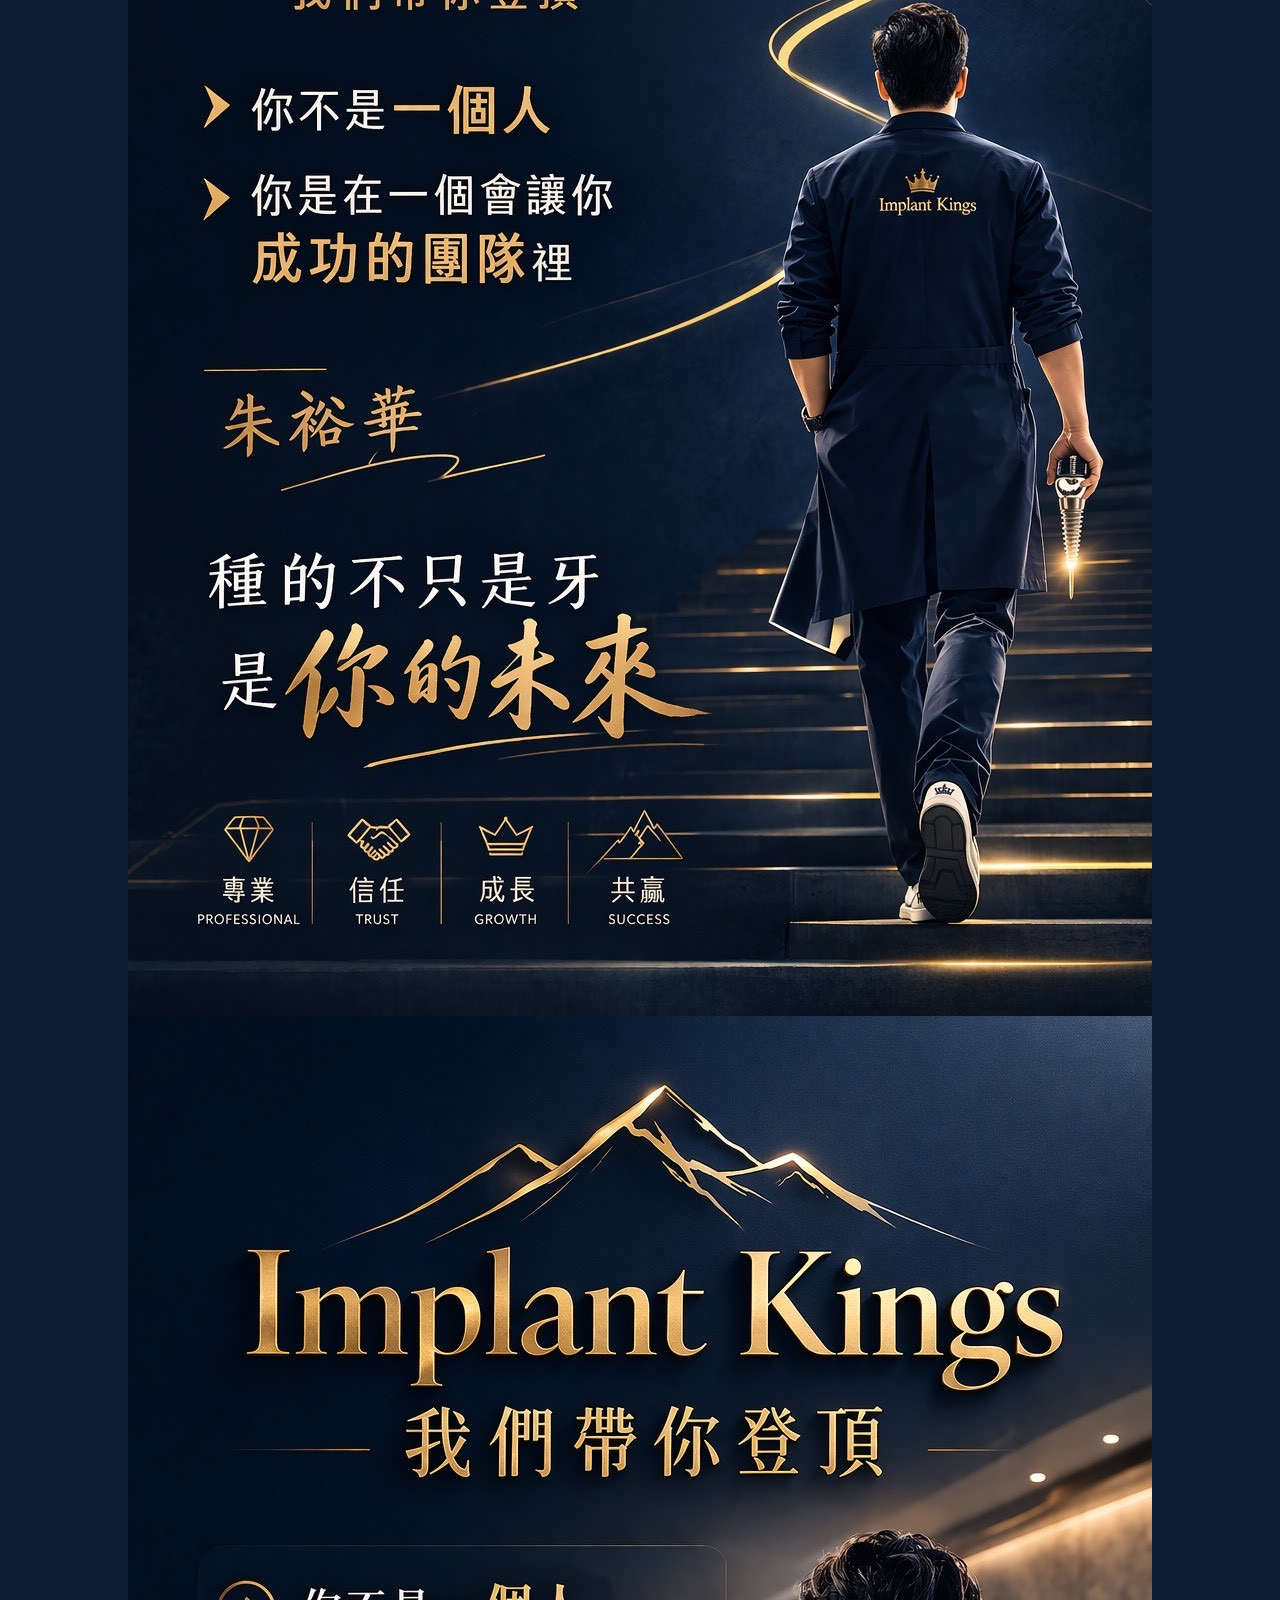
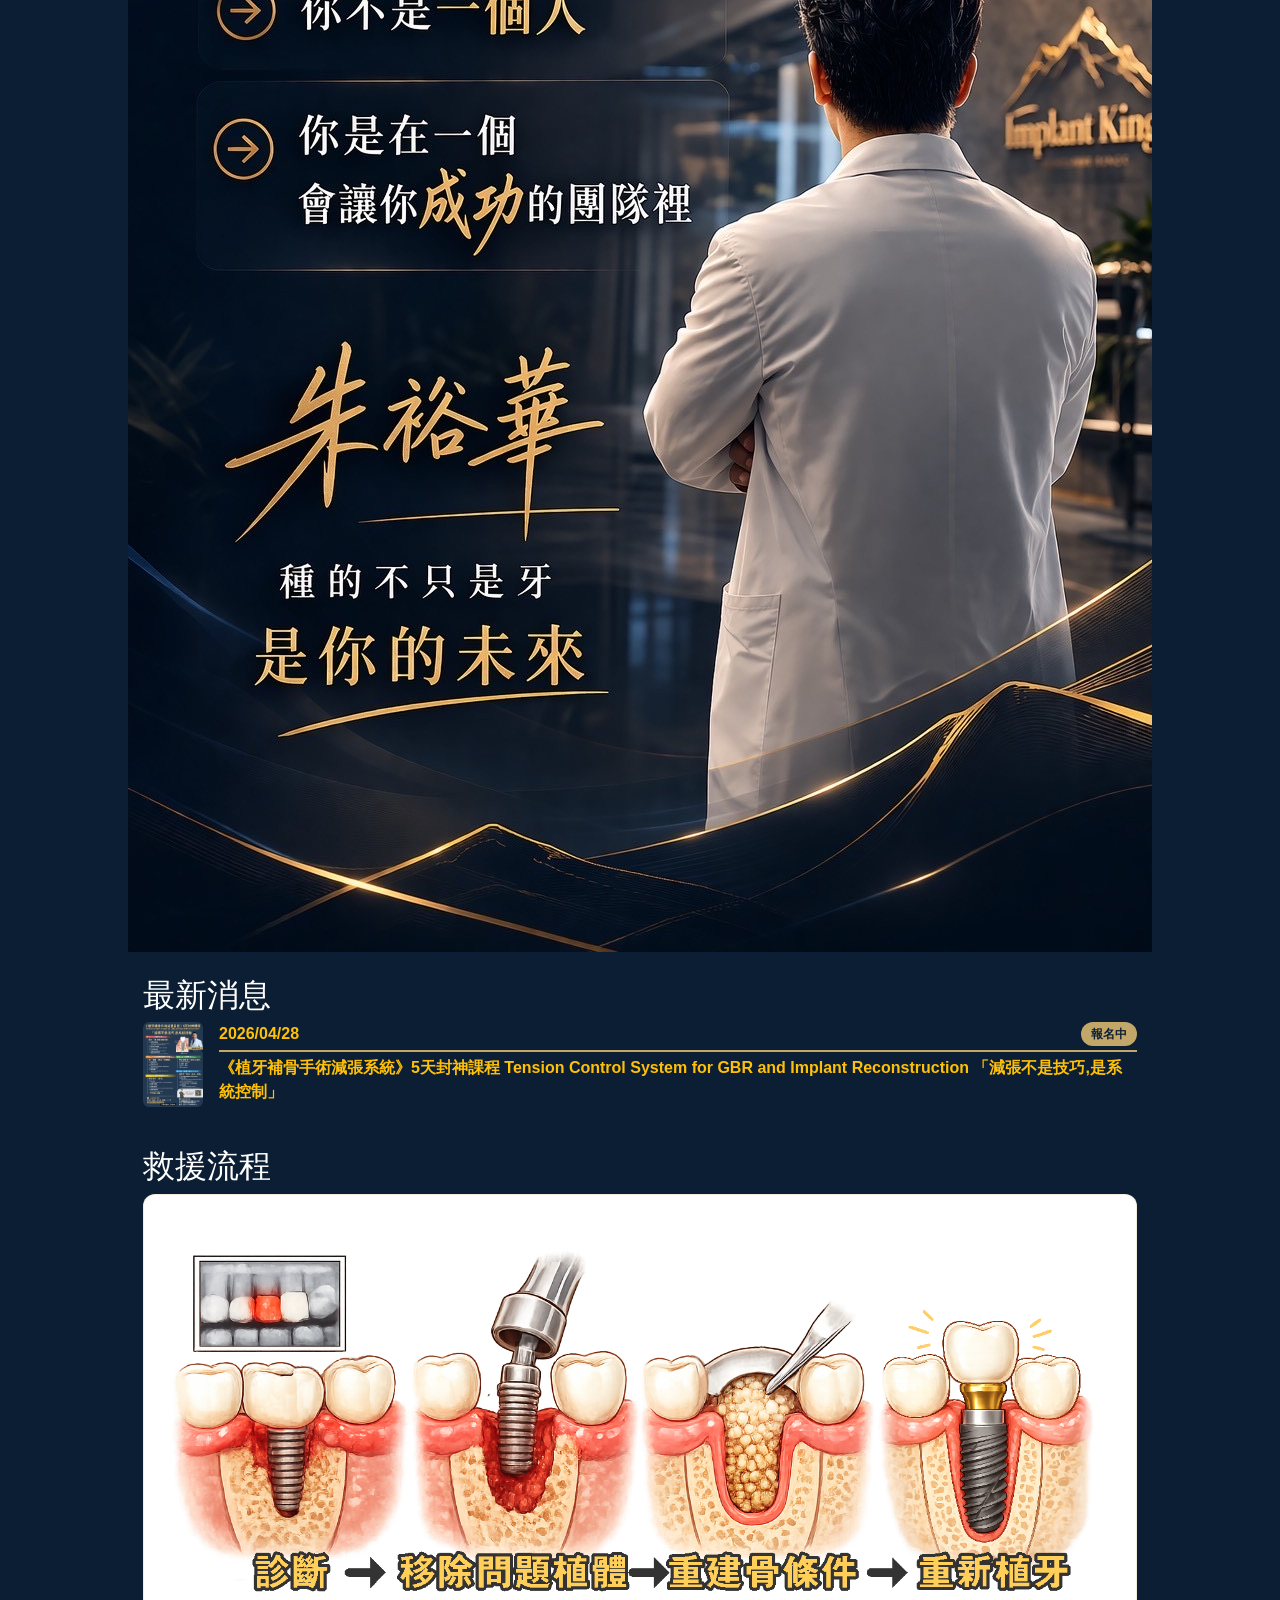
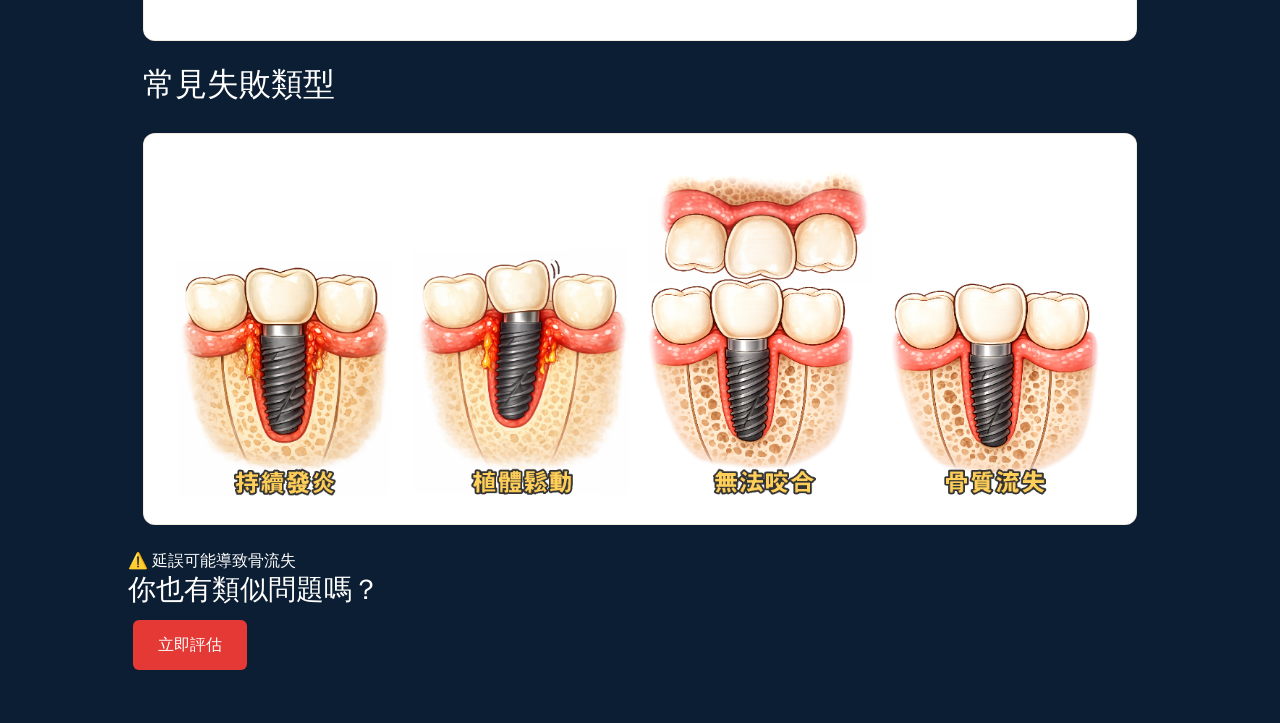
==== commit c8c0501b: "news adjustment" ====
--- a/index.html
+++ b/index.html
@@ -26,6 +26,12 @@
             border-radius: 20px;
         }
 
+        .news-img {
+            width: 60px;
+            flex-shrink: 0;
+            border-radius: 6px;
+        }
+
         .text-top-line {
             position: relative;
             display: inline-block;
@@ -210,6 +216,12 @@
 
         /* 手機版 */
         @media (max-width: 992px) {
+            .news-img {
+                width: 100px;
+                flex-shrink: 0;
+                border-radius: 6px;
+            }
+
             .hero-video {
                 position: relative;
                 width: 100%;
@@ -349,7 +361,7 @@
                 <li>
                     <a href="https://forms.gle/qTgyuBEiFTnftx2Q9" target="_blank"
                         class="d-flex align-items-start gap-3 text-decoration-none">
-                        <img src="./images/AllonX.png" style="width:100px; flex-shrink:0; border-radius:6px;">
+                        <img src="./images/AllonX.png" class="news-img">
                         <div class="pl-3">
                             <div class="d-flex w-100">
                                 <span class="text-warning">2026/04/28</span>
